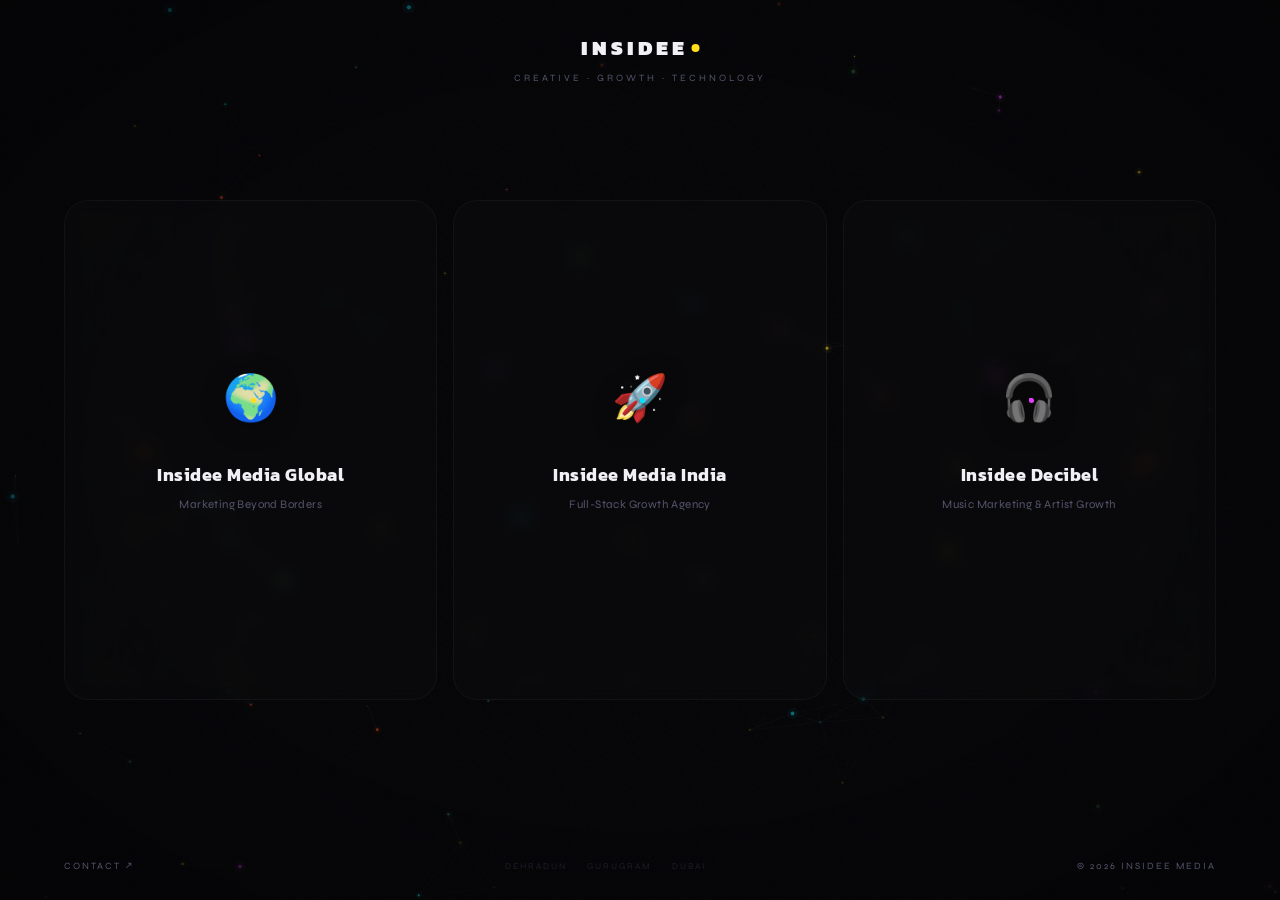
==== index.html @ b0a4fee3 "refactor: remove Insidee Academy hub item from index page" ====
<!DOCTYPE html>
<html lang="en">

<head>
    <meta charset="UTF-8">
    <meta name="viewport" content="width=device-width, initial-scale=1.0">
    <title>Insidee — Where Brands Come Alive</title>
    <link
        href="https://fonts.googleapis.com/css2?family=Kanit:wght@300;400;500;600;700;800;900&family=Syne:wght@400;500;600;700;800&display=swap"
        rel="stylesheet">
    <style>
        *,
        *::before,
        *::after {
            margin: 0;
            padding: 0;
            box-sizing: border-box
        }

        :root {
            --bg: #040406;
            --text: #f0f0f5;
            --dim: #55556e;
            --accent: #FFDE1A;
            --c1: #FFDE1A;
            --c2: #00E5FF;
            --c3: #E040FB;
            --c4: #FF5722;
            --c5: #4CAF50;
            --font-d: 'Kanit', sans-serif;
            --font-b: 'Syne', sans-serif;
        }

        html,
        body {
            height: 100%;
            overflow: hidden;
            font-family: var(--font-b);
            background: var(--bg);
            color: var(--text);
            -webkit-font-smoothing: antialiased;
        }

        canvas#bg {
            position: fixed;
            inset: 0;
            z-index: 0
        }

        .grain {
            position: fixed;
            inset: 0;
            z-index: 1;
            pointer-events: none;
            opacity: .035;
            background: url("data:image/svg+xml,%3Csvg viewBox='0 0 256 256' xmlns='http://www.w3.org/2000/svg'%3E%3Cfilter id='n'%3E%3CfeTurbulence type='fractalNoise' baseFrequency='0.85' numOctaves='4' stitchTiles='stitch'/%3E%3C/filter%3E%3Crect width='100%25' height='100%25' filter='url(%23n)'/%3E%3C/svg%3E");
            background-size: 128px;
        }

        .vignette {
            position: fixed;
            inset: 0;
            z-index: 1;
            pointer-events: none;
            background: radial-gradient(ellipse 70% 70% at 50% 50%, transparent 40%, rgba(4, 4, 6, .7));
        }

        .page {
            position: relative;
            z-index: 2;
            height: 100vh;
            width: 100vw;
            display: flex;
            flex-direction: column;
            align-items: center;
            justify-content: center;
        }

        /* LOGO */
        .logo {
            position: absolute;
            top: 32px;
            left: 50%;
            transform: translateX(-50%);
            font-family: var(--font-d);
            font-weight: 900;
            font-size: 1.3rem;
            letter-spacing: 4px;
            text-transform: uppercase;
            opacity: 0;
            animation: glitchIn 1s .1s ease-out forwards;
            display: flex;
            align-items: center;
            gap: 2px;
        }

        .logo .dot {
            display: inline-block;
            width: 8px;
            height: 8px;
            background: var(--accent);
            border-radius: 50%;
            animation: logoPulse 2s infinite;
            margin-left: 2px;
        }

        @keyframes logoPulse {

            0%,
            100% {
                transform: scale(1);
                opacity: 1
            }

            50% {
                transform: scale(1.6);
                opacity: .5
            }
        }

        .tagline {
            position: absolute;
            top: 72px;
            left: 50%;
            transform: translateX(-50%);
            font-size: .6rem;
            letter-spacing: 3px;
            text-transform: uppercase;
            color: var(--dim);
            opacity: 0;
            animation: fadeIn .8s .6s ease-out forwards;
        }

        /* HUB */
        .hub {
            display: flex;
            gap: 16px;
            width: 90vw;
            max-width: 1360px;
            height: 56vh;
            max-height: 500px
        }

        .hub-item {
            flex: 1;
            position: relative;
            overflow: hidden;
            border-radius: 24px;
            cursor: pointer;
            background: rgba(255, 255, 255, .015);
            border: 1px solid rgba(255, 255, 255, .04);
            transition: all .55s cubic-bezier(.25, .8, .25, 1);
            opacity: 0;
            animation: cardPop .7s ease-out forwards;
            backdrop-filter: blur(8px);
        }

        .hub-item:nth-child(1) {
            animation-delay: .25s
        }

        .hub-item:nth-child(2) {
            animation-delay: .4s
        }

        .hub-item:nth-child(3) {
            animation-delay: .55s
        }

        .hub-item:nth-child(4) {
            animation-delay: .7s
        }

        .hub-item:nth-child(5) {
            animation-delay: .85s
        }

        @keyframes cardPop {
            0% {
                opacity: 0;
                transform: translateY(60px) scale(.92)
            }

            100% {
                opacity: 1;
                transform: translateY(0) scale(1)
            }
        }

        .hub-item::after {
            content: '';
            position: absolute;
            inset: -1px;
            border-radius: 25px;
            opacity: 0;
            transition: opacity .5s;
            z-index: 0;
            pointer-events: none;
        }

        .hub-item:nth-child(1)::after {
            box-shadow: inset 0 0 0 1.5px var(--c1), 0 0 50px rgba(255, 222, 26, .12)
        }

        .hub-item:nth-child(2)::after {
            box-shadow: inset 0 0 0 1.5px var(--c2), 0 0 50px rgba(0, 229, 255, .12)
        }

        .hub-item:nth-child(3)::after {
            box-shadow: inset 0 0 0 1.5px var(--c3), 0 0 50px rgba(224, 64, 251, .12)
        }

        .hub-item:nth-child(4)::after {
            box-shadow: inset 0 0 0 1.5px var(--c4), 0 0 50px rgba(255, 87, 34, .12)
        }

        .hub-item:nth-child(5)::after {
            box-shadow: inset 0 0 0 1.5px var(--c5), 0 0 50px rgba(76, 175, 80, .12)
        }

        .hub-item:hover::after {
            opacity: 1
        }

        .hub-item::before {
            content: '';
            position: absolute;
            inset: 0;
            z-index: 0;
            opacity: 0;
            transition: opacity .5s;
        }

        .hub-item:nth-child(1)::before {
            background: radial-gradient(ellipse at 50% 55%, rgba(255, 222, 26, .1), transparent 65%)
        }

        .hub-item:nth-child(2)::before {
            background: radial-gradient(ellipse at 50% 55%, rgba(0, 229, 255, .1), transparent 65%)
        }

        .hub-item:nth-child(3)::before {
            background: radial-gradient(ellipse at 50% 55%, rgba(224, 64, 251, .1), transparent 65%)
        }

        .hub-item:nth-child(4)::before {
            background: radial-gradient(ellipse at 50% 55%, rgba(255, 87, 34, .1), transparent 65%)
        }

        .hub-item:nth-child(5)::before {
            background: radial-gradient(ellipse at 50% 55%, rgba(76, 175, 80, .1), transparent 65%)
        }

        .hub-item:hover::before {
            opacity: 1
        }

        .hub:hover .hub-item {
            flex: .65
        }

        .hub:hover .hub-item:hover {
            flex: 2;
            border-radius: 28px
        }

        .hub-content {
            position: relative;
            z-index: 2;
            height: 100%;
            display: flex;
            flex-direction: column;
            align-items: center;
            justify-content: center;
            padding: 28px 16px;
            text-align: center;
        }

        /* ANIMATED ICON */
        .hub-icon {
            width: 80px;
            height: 80px;
            display: flex;
            align-items: center;
            justify-content: center;
            font-size: 2.8rem;
            margin-bottom: 24px;
            position: relative;
            transition: transform .5s cubic-bezier(.25, .8, .25, 1);
            filter: drop-shadow(0 4px 12px rgba(0, 0, 0, .4));
        }

        .hub-item:hover .hub-icon {
            transform: scale(1.25)
        }

        .hub-item:nth-child(1) .hub-icon {
            animation: floatA 4s ease-in-out infinite
        }

        .hub-item:nth-child(2) .hub-icon {
            animation: floatB 3.5s ease-in-out infinite
        }

        .hub-item:nth-child(3) .hub-icon {
            animation: floatC 4.5s ease-in-out infinite
        }

        .hub-item:nth-child(4) .hub-icon {
            animation: floatD 3.8s ease-in-out infinite
        }

        .hub-item:nth-child(5) .hub-icon {
            animation: floatE 4.2s ease-in-out infinite
        }

        @keyframes floatA {

            0%,
            100% {
                transform: translateY(0) rotate(0deg)
            }

            25% {
                transform: translateY(-12px) rotate(4deg)
            }

            75% {
                transform: translateY(8px) rotate(-3deg)
            }
        }

        @keyframes floatB {

            0%,
            100% {
                transform: translateY(0) rotate(0deg)
            }

            30% {
                transform: translateY(-14px) rotate(-5deg)
            }

            60% {
                transform: translateY(6px) rotate(3deg)
            }
        }

        @keyframes floatC {

            0%,
            100% {
                transform: translateY(0) scale(1)
            }

            50% {
                transform: translateY(-16px) scale(1.1)
            }
        }

        @keyframes floatD {

            0%,
            100% {
                transform: translateY(0) rotate(0deg)
            }

            40% {
                transform: translateY(-10px) rotate(6deg)
            }

            80% {
                transform: translateY(6px) rotate(-4deg)
            }
        }

        @keyframes floatE {

            0%,
            100% {
                transform: translateY(0) rotate(0) scale(1)
            }

            35% {
                transform: translateY(-13px) rotate(-4deg) scale(1.06)
            }

            70% {
                transform: translateY(8px) rotate(3deg) scale(.96)
            }
        }

        .icon-ring {
            position: absolute;
            inset: -10px;
            border-radius: 50%;
            opacity: 0;
            transition: opacity .5s;
            pointer-events: none;
        }

        .hub-item:hover .icon-ring {
            opacity: 1
        }

        .hub-item:nth-child(1) .icon-ring {
            box-shadow: 0 0 35px rgba(255, 222, 26, .3), 0 0 80px rgba(255, 222, 26, .08)
        }

        .hub-item:nth-child(2) .icon-ring {
            box-shadow: 0 0 35px rgba(0, 229, 255, .3), 0 0 80px rgba(0, 229, 255, .08)
        }

        .hub-item:nth-child(3) .icon-ring {
            box-shadow: 0 0 35px rgba(224, 64, 251, .3), 0 0 80px rgba(224, 64, 251, .08)
        }

        .hub-item:nth-child(4) .icon-ring {
            box-shadow: 0 0 35px rgba(255, 87, 34, .3), 0 0 80px rgba(255, 87, 34, .08)
        }

        .hub-item:nth-child(5) .icon-ring {
            box-shadow: 0 0 35px rgba(76, 175, 80, .3), 0 0 80px rgba(76, 175, 80, .08)
        }

        /* SPARKLE ORBITS */
        .sparkle-orbit {
            position: absolute;
            width: 100%;
            height: 100%;
            top: 0;
            left: 0;
            pointer-events: none;
        }

        .sparkle {
            position: absolute;
            border-radius: 50%;
            pointer-events: none;
        }

        .hub-item:nth-child(1) .sparkle {
            background: var(--c1)
        }

        .hub-item:nth-child(2) .sparkle {
            background: var(--c2)
        }

        .hub-item:nth-child(3) .sparkle {
            background: var(--c3)
        }

        .hub-item:nth-child(4) .sparkle {
            background: var(--c4)
        }

        .hub-item:nth-child(5) .sparkle {
            background: var(--c5)
        }

        .s1 {
            width: 5px;
            height: 5px;
            animation: orbit1 3s linear infinite;
            top: 50%;
            left: 50%
        }

        .s2 {
            width: 3px;
            height: 3px;
            animation: orbit2 4s linear infinite;
            top: 50%;
            left: 50%
        }

        .s3 {
            width: 4px;
            height: 4px;
            animation: orbit3 3.5s linear infinite;
            top: 50%;
            left: 50%
        }

        .s4 {
            width: 2px;
            height: 2px;
            animation: orbit4 2.8s linear infinite;
            top: 50%;
            left: 50%
        }

        @keyframes orbit1 {
            0% {
                transform: translate(-50%, -50%) rotate(0deg) translateX(38px) scale(1);
                opacity: .9
            }

            50% {
                opacity: .3;
                transform: translate(-50%, -50%) rotate(180deg) translateX(38px) scale(.5)
            }

            100% {
                transform: translate(-50%, -50%) rotate(360deg) translateX(38px) scale(1);
                opacity: .9
            }
        }

        @keyframes orbit2 {
            0% {
                transform: translate(-50%, -50%) rotate(90deg) translateX(44px) scale(.6);
                opacity: .7
            }

            50% {
                opacity: 1;
                transform: translate(-50%, -50%) rotate(270deg) translateX(44px) scale(1)
            }

            100% {
                transform: translate(-50%, -50%) rotate(450deg) translateX(44px) scale(.6);
                opacity: .7
            }
        }

        @keyframes orbit3 {
            0% {
                transform: translate(-50%, -50%) rotate(200deg) translateX(32px) scale(.8);
                opacity: .5
            }

            50% {
                opacity: 1;
                transform: translate(-50%, -50%) rotate(380deg) translateX(32px) scale(.4)
            }

            100% {
                transform: translate(-50%, -50%) rotate(560deg) translateX(32px) scale(.8);
                opacity: .5
            }
        }

        @keyframes orbit4 {
            0% {
                transform: translate(-50%, -50%) rotate(45deg) translateX(50px) scale(1);
                opacity: .6
            }

            50% {
                opacity: .9;
                transform: translate(-50%, -50%) rotate(225deg) translateX(50px) scale(.7)
            }

            100% {
                transform: translate(-50%, -50%) rotate(405deg) translateX(50px) scale(1);
                opacity: .6
            }
        }

        .hub-title {
            font-family: var(--font-d);
            font-weight: 700;
            font-size: 1.1rem;
            letter-spacing: .5px;
            white-space: nowrap;
            margin-bottom: 8px;
            transition: all .4s;
        }

        .hub-item:nth-child(1):hover .hub-title {
            color: var(--c1);
            text-shadow: 0 0 25px rgba(255, 222, 26, .35)
        }

        .hub-item:nth-child(2):hover .hub-title {
            color: var(--c2);
            text-shadow: 0 0 25px rgba(0, 229, 255, .35)
        }

        .hub-item:nth-child(3):hover .hub-title {
            color: var(--c3);
            text-shadow: 0 0 25px rgba(224, 64, 251, .35)
        }

        .hub-item:nth-child(4):hover .hub-title {
            color: var(--c4);
            text-shadow: 0 0 25px rgba(255, 87, 34, .35)
        }

        .hub-item:nth-child(5):hover .hub-title {
            color: var(--c5);
            text-shadow: 0 0 25px rgba(76, 175, 80, .35)
        }

        .hub-sub {
            font-family: var(--font-b);
            font-size: .72rem;
            font-weight: 400;
            color: var(--dim);
            letter-spacing: .4px;
            line-height: 1.5;
            transition: all .4s;
        }

        .hub-explore {
            margin-top: 16px;
            font-size: .6rem;
            font-weight: 700;
            letter-spacing: 2px;
            text-transform: uppercase;
            opacity: 0;
            transform: translateY(8px);
            transition: all .4s .1s;
            display: flex;
            align-items: center;
            gap: 6px;
        }

        .hub-item:hover .hub-explore {
            opacity: .6;
            transform: translateY(0)
        }

        .hub-item:nth-child(1) .hub-explore {
            color: var(--c1)
        }

        .hub-item:nth-child(2) .hub-explore {
            color: var(--c2)
        }

        .hub-item:nth-child(3) .hub-explore {
            color: var(--c3)
        }

        .hub-item:nth-child(4) .hub-explore {
            color: var(--c4)
        }

        .hub-item:nth-child(5) .hub-explore {
            color: var(--c5)
        }

        .explore-arrow {
            display: inline-block;
            transition: transform .3s
        }

        .hub-item:hover .explore-arrow {
            transform: translateX(4px)
        }

        /* BOTTOM */
        .bottom {
            position: absolute;
            bottom: 28px;
            width: 90vw;
            max-width: 1360px;
            display: flex;
            align-items: center;
            justify-content: space-between;
            opacity: 0;
            animation: fadeIn .8s 1.1s ease-out forwards;
        }

        .bottom-left,
        .bottom-right {
            font-size: .6rem;
            letter-spacing: 2px;
            text-transform: uppercase;
            color: var(--dim)
        }

        .bottom a {
            color: var(--dim);
            text-decoration: none;
            transition: color .3s
        }

        .bottom a:hover {
            color: var(--accent)
        }

        .bottom-center {
            font-size: .55rem;
            letter-spacing: 2px;
            text-transform: uppercase;
            color: var(--dim);
            display: flex;
            gap: 20px
        }

        .bottom-center span {
            opacity: .3
        }

        @keyframes fadeIn {
            from {
                opacity: 0
            }

            to {
                opacity: 1
            }
        }

        @keyframes glitchIn {
            0% {
                opacity: 0;
                transform: translateX(-50%) translateY(-10px);
                filter: blur(8px)
            }

            50% {
                opacity: .7;
                filter: blur(0)
            }

            60% {
                opacity: 1;
                transform: translateX(-50%) translateX(3px)
            }

            70% {
                transform: translateX(-50%) translateX(-2px)
            }

            80% {
                transform: translateX(-50%) translateX(1px)
            }

            100% {
                opacity: 1;
                transform: translateX(-50%) translateX(0);
                filter: blur(0)
            }
        }

        /* MOBILE */
        @media(max-width:900px) {

            html,
            body {
                height: auto;
                min-height: 100dvh;
                overflow-y: auto;
                overflow-x: hidden;
            }

            .page {
                height: auto;
                min-height: 100dvh;
                padding: 100px 0 20px 0;
            }

            .hub {
                flex-direction: column;
                gap: 10px;
                width: 92vw;
                height: auto;
                max-height: none;
                padding-top: 0;
                margin: auto 0;
            }

            .hub-item {
                flex: none !important;
                min-height: 80px;
                border-radius: 16px !important
            }

            .hub:hover .hub-item,
            .hub:hover .hub-item:hover {
                flex: none !important
            }

            .hub-content {
                flex-direction: row;
                justify-content: flex-start;
                gap: 16px;
                padding: 16px 20px;
                text-align: left
            }

            .hub-icon {
                width: 52px;
                height: 52px;
                min-width: 52px;
                font-size: 1.8rem;
                margin-bottom: 0
            }

            .sparkle-orbit {
                display: none
            }

            .icon-ring {
                display: none
            }

            .hub-explore {
                display: none
            }

            .logo {
                font-size: 1rem;
                top: 24px
            }

            .tagline {
                top: 56px;
                font-size: .5rem;
                white-space: nowrap;
                letter-spacing: 2px;
            }

            .bottom {
                position: relative;
                bottom: auto;
                margin-top: 32px;
                padding-bottom: env(safe-area-inset-bottom, 16px);
                flex-direction: column;
                gap: 6px;
                align-items: center;
                z-index: 10;
            }

            .bottom-center {
                display: none
            }
        }
    </style>
</head>

<body>

    <canvas id="bg"></canvas>
    <div class="grain"></div>
    <div class="vignette"></div>

    <div class="page">
        <div class="logo">INSIDEE<span class="dot"></span></div>
        <div class="tagline">Creative · Growth · Technology</div>

        <div class="hub">

            <div class="hub-item" onclick="window.location.href='global/index.html'">
                <div class="hub-content">
                    <div class="hub-icon">
                        🌍
                        <div class="icon-ring"></div>
                        <div class="sparkle-orbit">
                            <div class="sparkle s1"></div>
                            <div class="sparkle s2"></div>
                            <div class="sparkle s3"></div>
                            <div class="sparkle s4"></div>
                        </div>
                    </div>
                    <div>
                        <div class="hub-title">Insidee Media Global</div>
                        <div class="hub-sub">Marketing Beyond Borders</div>
                        <div class="hub-explore">Explore <span class="explore-arrow">→</span></div>
                    </div>
                </div>
            </div>

            <div class="hub-item" onclick="window.location.href='india/index.html'">
                <div class="hub-content">
                    <div class="hub-icon">
                        🚀
                        <div class="icon-ring"></div>
                        <div class="sparkle-orbit">
                            <div class="sparkle s1"></div>
                            <div class="sparkle s2"></div>
                            <div class="sparkle s3"></div>
                            <div class="sparkle s4"></div>
                        </div>
                    </div>
                    <div>
                        <div class="hub-title">Insidee Media India</div>
                        <div class="hub-sub">Full-Stack Growth Agency</div>
                        <div class="hub-explore">Explore <span class="explore-arrow">→</span></div>
                    </div>
                </div>
            </div>


            <div class="hub-item" onclick="window.location.href='decible/index.html'">
                <div class="hub-content">
                    <div class="hub-icon">
                        🎧
                        <div class="icon-ring"></div>
                        <div class="sparkle-orbit">
                            <div class="sparkle s1"></div>
                            <div class="sparkle s2"></div>
                            <div class="sparkle s3"></div>
                            <div class="sparkle s4"></div>
                        </div>
                    </div>
                    <div>
                        <div class="hub-title">Insidee Decibel</div>
                        <div class="hub-sub">Music Marketing & Artist Growth</div>
                        <div class="hub-explore">Explore <span class="explore-arrow">→</span></div>
                    </div>
                </div>
            </div>


        </div>

        <div class="bottom">
            <div class="bottom-left"><a href="https://wa.me/918077002038" target="_blank">Contact ↗</a></div>
            <div class="bottom-center">
                <span>Dehradun</span><span>Gurugram</span><span>Dubai</span>
            </div>
            <div class="bottom-right">© 2026 <a href="https://insideemedia.com" target="_blank">Insidee Media</a></div>
        </div>
    </div>

    <script>
        const c = document.getElementById('bg'), ctx = c.getContext('2d');
        let W, H;
        const COLS = ['255,222,26', '0,229,255', '224,64,251', '255,87,34', '76,175,80'];
        const P = []; const N = 90; const D = 140;
        let mouse = { x: -999, y: -999 };

        function resize() { W = c.width = innerWidth; H = c.height = innerHeight }
        addEventListener('resize', resize); resize();
        addEventListener('mousemove', e => { mouse.x = e.clientX; mouse.y = e.clientY });
        addEventListener('mouseleave', () => { mouse.x = -999; mouse.y = -999 });

        class Pt {
            constructor() {
                this.x = Math.random() * W; this.y = Math.random() * H;
                this.vx = (Math.random() - .5) * .4; this.vy = (Math.random() - .5) * .4;
                this.r = Math.random() * 1.8 + .4;
                this.col = COLS[~~(Math.random() * COLS.length)];
                this.baseAlpha = Math.random() * .4 + .2;
                this.pulse = Math.random() * Math.PI * 2;
            }
            update() {
                this.pulse += .02;
                const dx = this.x - mouse.x, dy = this.y - mouse.y;
                const md = Math.sqrt(dx * dx + dy * dy);
                if (md < 150) { const f = (1 - md / 150) * .8; this.vx += dx / md * f; this.vy += dy / md * f }
                this.vx *= .99; this.vy *= .99;
                this.x += this.vx; this.y += this.vy;
                if (this.x < 0) this.x = W; if (this.x > W) this.x = 0;
                if (this.y < 0) this.y = H; if (this.y > H) this.y = 0;
            }
            draw() {
                const a = this.baseAlpha + Math.sin(this.pulse) * .15;
                ctx.beginPath(); ctx.arc(this.x, this.y, this.r, 0, Math.PI * 2);
                ctx.fillStyle = `rgba(${this.col},${a})`; ctx.fill();
                ctx.beginPath(); ctx.arc(this.x, this.y, this.r * 3, 0, Math.PI * 2);
                ctx.fillStyle = `rgba(${this.col},${a * .08})`; ctx.fill();
            }
        }
        for (let i = 0; i < N; i++)P.push(new Pt());

        function loop() {
            ctx.clearRect(0, 0, W, H);
            for (let i = 0; i < N; i++) {
                P[i].update(); P[i].draw();
                for (let j = i + 1; j < N; j++) {
                    const dx = P[i].x - P[j].x, dy = P[i].y - P[j].y;
                    const d = Math.sqrt(dx * dx + dy * dy);
                    if (d < D) {
                        ctx.beginPath(); ctx.moveTo(P[i].x, P[i].y); ctx.lineTo(P[j].x, P[j].y);
                        ctx.strokeStyle = `rgba(255,255,255,${(1 - d / D) * .1})`;
                        ctx.lineWidth = .4; ctx.stroke();
                    }
                }
            }
            requestAnimationFrame(loop);
        }
        loop();
    </script>

</body>

</html>
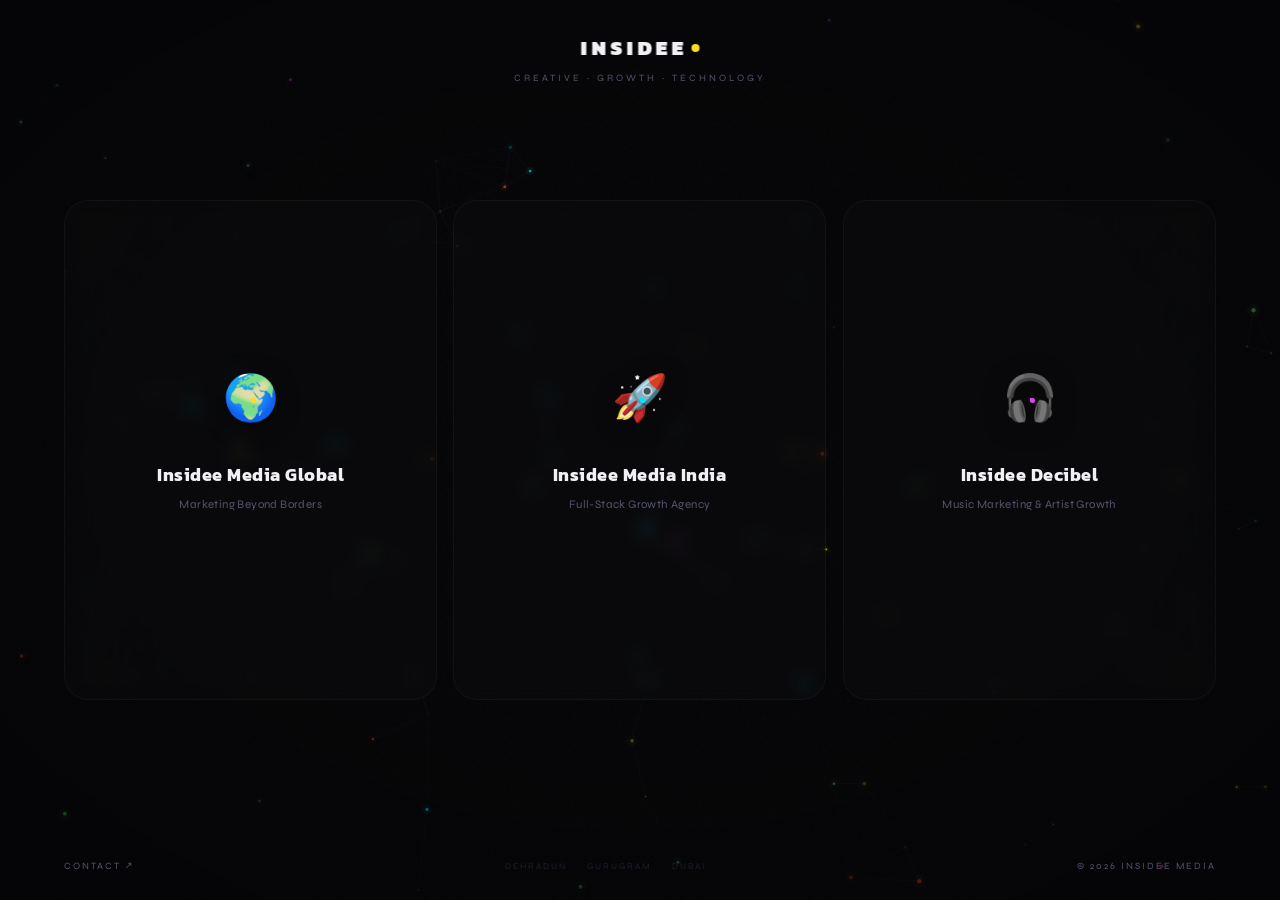
==== commit 97f4def9: "Update index.html" ====
--- a/index.html
+++ b/index.html
@@ -8,6 +8,7 @@
     <link
         href="https://fonts.googleapis.com/css2?family=Kanit:wght@300;400;500;600;700;800;900&family=Syne:wght@400;500;600;700;800&display=swap"
         rel="stylesheet">
+    <meta name="google-site-verification" content="xyJnlZKr64Z4Uz7-Ta2IZljgV1CtLHjSIp_9nwxBZCY" />
     <style>
         *,
         *::before,
@@ -981,4 +982,4 @@
 
 </body>
 
-</html>+</html>
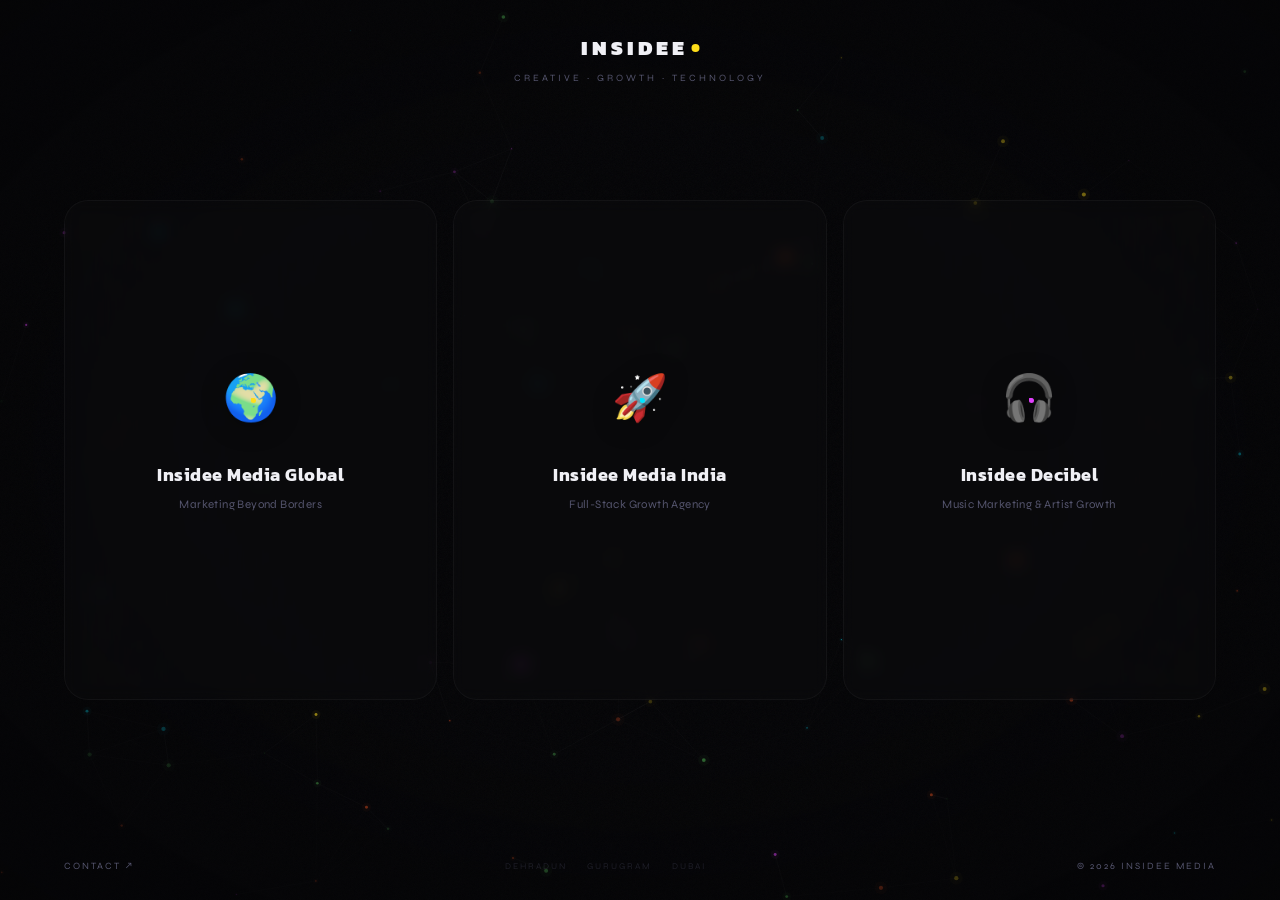
==== commit fef18f4a: "Update index.html" ====
--- a/index.html
+++ b/index.html
@@ -9,6 +9,15 @@
         href="https://fonts.googleapis.com/css2?family=Kanit:wght@300;400;500;600;700;800;900&family=Syne:wght@400;500;600;700;800&display=swap"
         rel="stylesheet">
     <meta name="google-site-verification" content="xyJnlZKr64Z4Uz7-Ta2IZljgV1CtLHjSIp_9nwxBZCY" />
+    <!-- Google tag (gtag.js) -->
+<script async src="https://www.googletagmanager.com/gtag/js?id=G-0MDV2JXC89"></script>
+<script>
+  window.dataLayer = window.dataLayer || [];
+  function gtag(){dataLayer.push(arguments);}
+  gtag('js', new Date());
+
+  gtag('config', 'G-0MDV2JXC89');
+</script>
     <style>
         *,
         *::before,
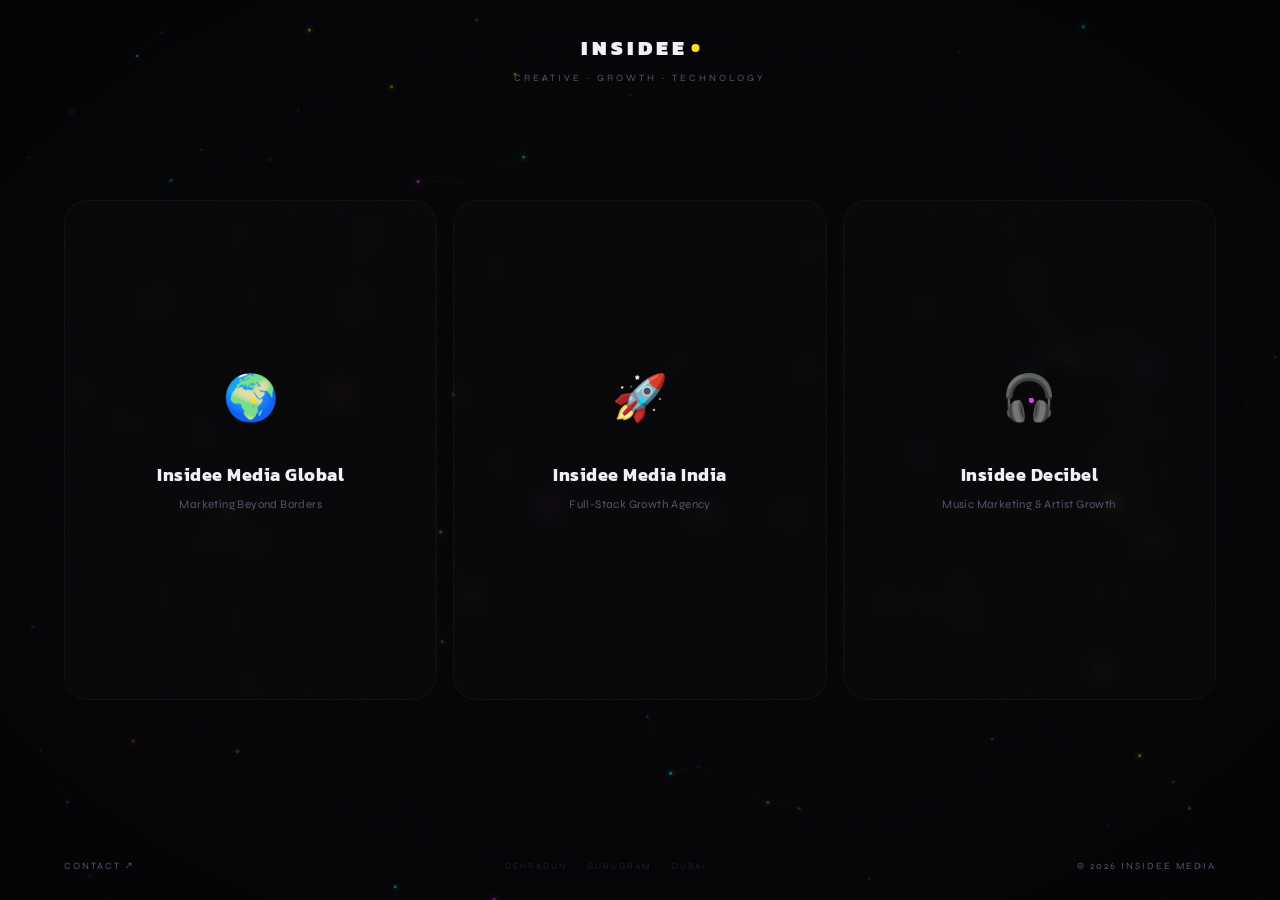
==== commit 84aa9dba: "Update index.html" ====
--- a/index.html
+++ b/index.html
@@ -18,6 +18,13 @@
 
   gtag('config', 'G-0MDV2JXC89');
 </script>
+    <!-- Google Tag Manager -->
+<script>(function(w,d,s,l,i){w[l]=w[l]||[];w[l].push({'gtm.start':
+new Date().getTime(),event:'gtm.js'});var f=d.getElementsByTagName(s)[0],
+j=d.createElement(s),dl=l!='dataLayer'?'&l='+l:'';j.async=true;j.src=
+'https://www.googletagmanager.com/gtm.js?id='+i+dl;f.parentNode.insertBefore(j,f);
+})(window,document,'script','dataLayer','GTM-KFJZWZLQ');</script>
+<!-- End Google Tag Manager -->
     <style>
         *,
         *::before,
@@ -845,7 +852,10 @@
 </head>
 
 <body>
-
+<!-- Google Tag Manager (noscript) -->
+<noscript><iframe src="https://www.googletagmanager.com/ns.html?id=GTM-KFJZWZLQ"
+height="0" width="0" style="display:none;visibility:hidden"></iframe></noscript>
+<!-- End Google Tag Manager (noscript) -->
     <canvas id="bg"></canvas>
     <div class="grain"></div>
     <div class="vignette"></div>
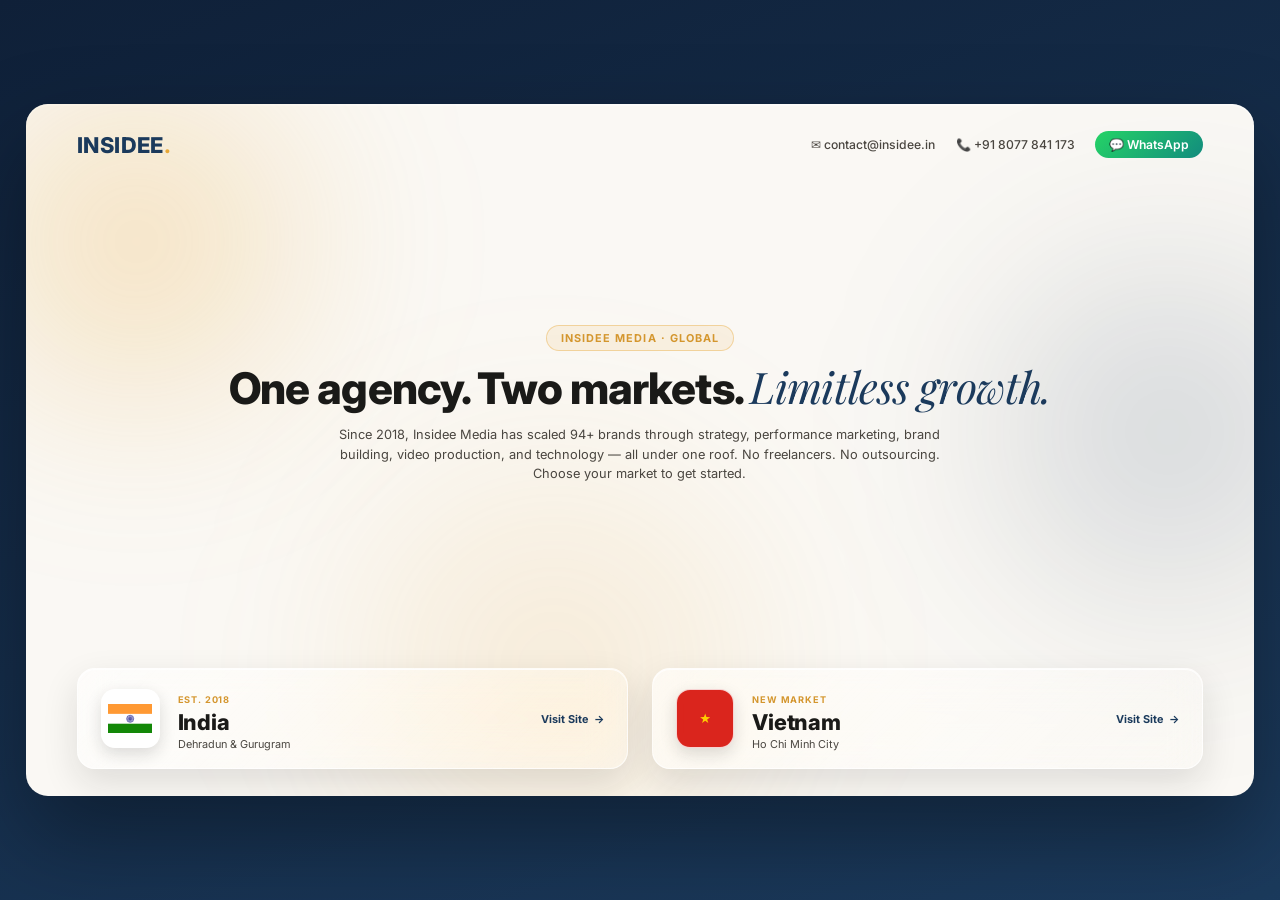
==== commit 859a49c4: "feat: redesign landing page and implement regional routing for India and Vietnam" ====
--- a/index.html
+++ b/index.html
@@ -4,1001 +4,692 @@
 <head>
     <meta charset="UTF-8">
     <meta name="viewport" content="width=device-width, initial-scale=1.0">
-    <title>Insidee — Where Brands Come Alive</title>
+    <title>Insidee Media — Creative & Growth Agency | India &amp; Vietnam</title>
+    <meta name="description"
+        content="Insidee Media — Premium Creative & Growth Agency. Choose your market: India or Vietnam.">
+    <link rel="preconnect" href="https://fonts.googleapis.com">
+    <link rel="preconnect" href="https://fonts.gstatic.com" crossorigin>
     <link
-        href="https://fonts.googleapis.com/css2?family=Kanit:wght@300;400;500;600;700;800;900&family=Syne:wght@400;500;600;700;800&display=swap"
+        href="https://fonts.googleapis.com/css2?family=Inter:wght@400;500;600;700;800&family=Playfair+Display:ital@1&display=swap"
         rel="stylesheet">
     <meta name="google-site-verification" content="xyJnlZKr64Z4Uz7-Ta2IZljgV1CtLHjSIp_9nwxBZCY" />
     <!-- Google tag (gtag.js) -->
-<script async src="https://www.googletagmanager.com/gtag/js?id=G-0MDV2JXC89"></script>
-<script>
-  window.dataLayer = window.dataLayer || [];
-  function gtag(){dataLayer.push(arguments);}
-  gtag('js', new Date());
-
-  gtag('config', 'G-0MDV2JXC89');
-</script>
+    <script async src="https://www.googletagmanager.com/gtag/js?id=G-0MDV2JXC89"></script>
+    <script>
+        window.dataLayer = window.dataLayer || [];
+        function gtag() { dataLayer.push(arguments); }
+        gtag('js', new Date());
+
+        gtag('config', 'G-0MDV2JXC89');
+    </script>
     <!-- Google Tag Manager -->
-<script>(function(w,d,s,l,i){w[l]=w[l]||[];w[l].push({'gtm.start':
-new Date().getTime(),event:'gtm.js'});var f=d.getElementsByTagName(s)[0],
-j=d.createElement(s),dl=l!='dataLayer'?'&l='+l:'';j.async=true;j.src=
-'https://www.googletagmanager.com/gtm.js?id='+i+dl;f.parentNode.insertBefore(j,f);
-})(window,document,'script','dataLayer','GTM-KFJZWZLQ');</script>
-<!-- End Google Tag Manager -->
+    <script>(function (w, d, s, l, i) {
+            w[l] = w[l] || []; w[l].push({
+                'gtm.start':
+                    new Date().getTime(), event: 'gtm.js'
+            }); var f = d.getElementsByTagName(s)[0],
+                j = d.createElement(s), dl = l != 'dataLayer' ? '&l=' + l : ''; j.async = true; j.src =
+                    'https://www.googletagmanager.com/gtm.js?id=' + i + dl; f.parentNode.insertBefore(j, f);
+        })(window, document, 'script', 'dataLayer', 'GTM-KFJZWZLQ');</script>
+    <!-- End Google Tag Manager -->
     <style>
-        *,
-        *::before,
-        *::after {
+        :root {
+            --bg: #FAF8F4;
+            --bg-alt: #F5F1EA;
+            --card: #FFFFFF;
+            --card-alt: #FDF9F0;
+            --border: #E8E2D6;
+            --yellow: #E8A838;
+            --yellow-light: #F5C963;
+            --yellow-hover: #D4962E;
+            --blue: #1B3A5C;
+            --blue-light: #2A5580;
+            --green: #27AE60;
+            --whatsapp: #25D366;
+            --whatsapp-dark: #128C7E;
+            --text: #1A1A18;
+            --text-dim: #4A4640;
+            --text-dimmer: #7A756C;
+        }
+
+        * {
             margin: 0;
             padding: 0;
-            box-sizing: border-box
-        }
-
-        :root {
-            --bg: #040406;
-            --text: #f0f0f5;
-            --dim: #55556e;
-            --accent: #FFDE1A;
-            --c1: #FFDE1A;
-            --c2: #00E5FF;
-            --c3: #E040FB;
-            --c4: #FF5722;
-            --c5: #4CAF50;
-            --font-d: 'Kanit', sans-serif;
-            --font-b: 'Syne', sans-serif;
+            box-sizing: border-box;
         }
 
         html,
         body {
             height: 100%;
-            overflow: hidden;
-            font-family: var(--font-b);
-            background: var(--bg);
+        }
+
+        body {
+            font-family: 'Inter', -apple-system, BlinkMacSystemFont, sans-serif;
             color: var(--text);
             -webkit-font-smoothing: antialiased;
-        }
-
-        canvas#bg {
-            position: fixed;
-            inset: 0;
-            z-index: 0
-        }
-
-        .grain {
-            position: fixed;
-            inset: 0;
+            background: linear-gradient(160deg, #0F2038 0%, #1B3A5C 45%, #2A5580 100%);
+            background-size: 220% 220%;
+            animation: bgFlow 16s ease-in-out infinite;
+            display: flex;
+            align-items: center;
+            justify-content: center;
+            padding: 2.2vh 2vw;
+            overflow: hidden;
+        }
+
+        @keyframes bgFlow {
+            0% {
+                background-position: 0% 30%;
+            }
+
+            50% {
+                background-position: 100% 70%;
+            }
+
+            100% {
+                background-position: 0% 30%;
+            }
+        }
+
+        em {
+            font-family: 'Playfair Display', Georgia, serif;
+            font-style: italic;
+            color: var(--blue);
+            font-weight: 400;
+        }
+
+        /* ===== 16:9 Stage ===== */
+        .stage {
+            position: relative;
+            width: min(100vw - 4vw, 177.78vh - 4vh, 1680px);
+            aspect-ratio: 16/9;
+            background: var(--bg);
+            border-radius: 22px;
+            overflow: hidden;
+            box-shadow: 0 40px 90px rgba(0, 0, 0, .35), 0 2px 0 rgba(255, 255, 255, .5) inset;
+            animation: stageIn .9s cubic-bezier(.2, .8, .2, 1) both;
+        }
+
+        @keyframes stageIn {
+            from {
+                opacity: 0;
+                transform: scale(.96) translateY(14px);
+            }
+
+            to {
+                opacity: 1;
+                transform: scale(1) translateY(0);
+            }
+        }
+
+        .blob {
+            position: absolute;
+            border-radius: 50%;
+            filter: blur(80px);
+            pointer-events: none;
+            z-index: 0;
+            animation: blobDrift 15s ease-in-out infinite;
+        }
+
+        .blob.b1 {
+            width: 38%;
+            aspect-ratio: 1;
+            top: -14%;
+            left: -10%;
+            background: radial-gradient(circle, rgba(232, 168, 56, .35), transparent 70%);
+            animation-duration: 15s;
+        }
+
+        .blob.b2 {
+            width: 42%;
+            aspect-ratio: 1;
+            top: 10%;
+            right: -14%;
+            background: radial-gradient(circle, rgba(27, 58, 92, .20), transparent 70%);
+            animation-duration: 19s;
+            animation-delay: -4s;
+            animation-direction: alternate-reverse;
+        }
+
+        .blob.b3 {
+            width: 46%;
+            aspect-ratio: 1;
+            bottom: -22%;
+            left: 20%;
+            background: radial-gradient(circle, rgba(232, 168, 56, .18), transparent 70%);
+            animation-duration: 23s;
+            animation-delay: -9s;
+        }
+
+        @keyframes blobDrift {
+            0% {
+                transform: translate(0, 0) scale(1);
+            }
+
+            33% {
+                transform: translate(4%, 5%) scale(1.14);
+            }
+
+            66% {
+                transform: translate(-3%, 3%) scale(0.94);
+            }
+
+            100% {
+                transform: translate(0, 0) scale(1);
+            }
+        }
+
+        .stage-inner {
+            position: relative;
             z-index: 1;
+            height: 100%;
+            width: 100%;
+            display: flex;
+            flex-direction: column;
+            padding: clamp(16px, 3vh, 40px) clamp(20px, 4vw, 64px);
+        }
+
+        @keyframes riseFade {
+            from {
+                opacity: 0;
+                transform: translateY(20px) scale(.97);
+            }
+
+            to {
+                opacity: 1;
+                transform: translateY(0) scale(1);
+            }
+        }
+
+        /* ===== Top row ===== */
+        .top-row {
+            display: flex;
+            align-items: center;
+            justify-content: space-between;
+            flex: 0 0 auto;
+            animation: riseFade .8s cubic-bezier(.2, .8, .2, 1) both;
+            animation-delay: .15s;
+        }
+
+        .logo {
+            font-weight: 800;
+            font-size: clamp(16px, 1.7vw, 22px);
+            letter-spacing: .02em;
+            color: var(--blue);
+        }
+
+        .logo .dot {
+            color: var(--yellow);
+        }
+
+        .contact-inline {
+            display: flex;
+            align-items: center;
+            gap: clamp(10px, 1.6vw, 22px);
+            font-size: clamp(10.5px, .95vw, 13.5px);
+            color: var(--text-dim);
+            font-weight: 500;
+        }
+
+        .contact-inline a {
+            display: inline-flex;
+            align-items: center;
+            gap: 6px;
+            color: var(--text-dim);
+            text-decoration: none;
+            transition: color .2s ease;
+        }
+
+        .contact-inline a:hover {
+            color: var(--yellow-hover);
+        }
+
+        .contact-inline .wa-chip {
+            display: inline-flex;
+            align-items: center;
+            gap: 6px;
+            background: linear-gradient(135deg, var(--whatsapp), var(--whatsapp-dark));
+            color: #fff;
+            padding: 6px 14px;
+            border-radius: 100px;
+            font-weight: 600;
+        }
+
+        .contact-inline .wa-chip:hover {
+            color: #fff;
+            filter: brightness(1.06);
+        }
+
+        /* ===== Hero copy ===== */
+        .hero-copy {
+            flex: 1 1 auto;
+            display: flex;
+            flex-direction: column;
+            align-items: center;
+            justify-content: center;
+            text-align: center;
+            min-height: 0;
+        }
+
+        .eyebrow {
+            display: inline-flex;
+            align-items: center;
+            gap: 8px;
+            font-size: clamp(9.5px, .85vw, 12.5px);
+            font-weight: 700;
+            letter-spacing: .1em;
+            text-transform: uppercase;
+            color: var(--yellow-hover);
+            border: 1px solid rgba(232, 168, 56, .4);
+            background: rgba(232, 168, 56, .1);
+            padding: 5px 14px;
+            border-radius: 100px;
+            margin-bottom: clamp(8px, 1.4vh, 16px);
+            animation: riseFade .8s cubic-bezier(.2, .8, .2, 1) both;
+            animation-delay: .32s;
+        }
+
+        h1 {
+            font-weight: 800;
+            letter-spacing: -0.02em;
+            line-height: 1.08;
+            color: var(--text);
+            font-size: clamp(20px, 3.4vw, 44px);
+            max-width: 78%;
+            animation: riseFade .9s cubic-bezier(.2, .8, .2, 1) both;
+            animation-delay: .46s;
+        }
+
+        .intro {
+            margin-top: clamp(6px, 1.4vh, 16px);
+            max-width: 640px;
+            color: var(--text-dim);
+            font-size: clamp(11px, 1vw, 15.5px);
+            line-height: 1.55;
+            animation: riseFade .9s cubic-bezier(.2, .8, .2, 1) both;
+            animation-delay: .62s;
+        }
+
+        /* ===== Country row ===== */
+        .country-row {
+            flex: 0 0 auto;
+            display: flex;
+            gap: clamp(12px, 1.8vw, 26px);
+            margin-top: clamp(10px, 2vh, 22px);
+            animation: riseFade .9s cubic-bezier(.2, .8, .2, 1) both;
+            animation-delay: .8s;
+        }
+
+        .country-card {
+            position: relative;
+            flex: 1;
+            overflow: hidden;
+            display: flex;
+            align-items: center;
+            gap: clamp(10px, 1.4vw, 20px);
+            padding: clamp(12px, 1.9vh, 26px) clamp(14px, 1.8vw, 28px);
+            border-radius: 18px;
+            text-decoration: none;
+            color: var(--text);
+            background: linear-gradient(135deg, rgba(255, 255, 255, .62), rgba(255, 255, 255, .22));
+            backdrop-filter: blur(18px) saturate(160%);
+            -webkit-backdrop-filter: blur(18px) saturate(160%);
+            border: 1px solid rgba(255, 255, 255, .7);
+            box-shadow: 0 14px 36px rgba(26, 26, 24, .12), inset 0 1px 0 rgba(255, 255, 255, .8);
+            transition: box-shadow .3s ease;
+            animation: cardFloat 5.5s ease-in-out infinite;
+        }
+
+        .country-card.vn {
+            animation-delay: -2.7s;
+        }
+
+        @keyframes cardFloat {
+
+            0%,
+            100% {
+                transform: translateY(0);
+            }
+
+            50% {
+                transform: translateY(-7px);
+            }
+        }
+
+        .country-card::before {
+            content: '';
+            position: absolute;
+            top: 0;
+            left: -60%;
+            width: 40%;
+            height: 100%;
+            background: linear-gradient(115deg, transparent, rgba(255, 255, 255, .65), transparent);
+            transform: skewX(-18deg);
             pointer-events: none;
-            opacity: .035;
-            background: url("data:image/svg+xml,%3Csvg viewBox='0 0 256 256' xmlns='http://www.w3.org/2000/svg'%3E%3Cfilter id='n'%3E%3CfeTurbulence type='fractalNoise' baseFrequency='0.85' numOctaves='4' stitchTiles='stitch'/%3E%3C/filter%3E%3Crect width='100%25' height='100%25' filter='url(%23n)'/%3E%3C/svg%3E");
-            background-size: 128px;
-        }
-
-        .vignette {
-            position: fixed;
-            inset: 0;
-            z-index: 1;
-            pointer-events: none;
-            background: radial-gradient(ellipse 70% 70% at 50% 50%, transparent 40%, rgba(4, 4, 6, .7));
-        }
-
-        .page {
-            position: relative;
-            z-index: 2;
-            height: 100vh;
-            width: 100vw;
-            display: flex;
-            flex-direction: column;
+            animation: shineSweep 4.5s ease-in-out infinite;
+        }
+
+        .country-card.vn::before {
+            animation-delay: 1.4s;
+        }
+
+        @keyframes shineSweep {
+
+            0%,
+            15% {
+                left: -60%;
+            }
+
+            55%,
+            100% {
+                left: 130%;
+            }
+        }
+
+        .country-card:hover {
+            box-shadow: 0 26px 56px rgba(26, 26, 24, .2), inset 0 1px 0 rgba(255, 255, 255, .85);
+            animation-play-state: running;
+        }
+
+        .flag-badge {
+            flex: none;
+            width: clamp(38px, 4.6vw, 68px);
+            height: clamp(38px, 4.6vw, 68px);
+            border-radius: 14px;
+            display: flex;
             align-items: center;
             justify-content: center;
-        }
-
-        /* LOGO */
-        .logo {
-            position: absolute;
-            top: 32px;
-            left: 50%;
-            transform: translateX(-50%);
-            font-family: var(--font-d);
-            font-weight: 900;
-            font-size: 1.3rem;
-            letter-spacing: 4px;
-            text-transform: uppercase;
-            opacity: 0;
-            animation: glitchIn 1s .1s ease-out forwards;
-            display: flex;
-            align-items: center;
-            gap: 2px;
-        }
-
-        .logo .dot {
-            display: inline-block;
-            width: 8px;
-            height: 8px;
-            background: var(--accent);
-            border-radius: 50%;
-            animation: logoPulse 2s infinite;
-            margin-left: 2px;
-        }
-
-        @keyframes logoPulse {
+            overflow: hidden;
+            background: #fff;
+            box-shadow: 0 6px 16px rgba(26, 26, 24, .15);
+            border: 1px solid rgba(255, 255, 255, .8);
+            animation: badgePulse 3.2s ease-in-out infinite;
+        }
+
+        .country-card.vn .flag-badge {
+            animation-delay: -1.6s;
+        }
+
+        @keyframes badgePulse {
 
             0%,
             100% {
                 transform: scale(1);
-                opacity: 1
             }
 
             50% {
-                transform: scale(1.6);
-                opacity: .5
-            }
-        }
-
-        .tagline {
-            position: absolute;
-            top: 72px;
-            left: 50%;
-            transform: translateX(-50%);
-            font-size: .6rem;
-            letter-spacing: 3px;
+                transform: scale(1.07);
+            }
+        }
+
+        .flag-badge svg {
+            width: 78%;
+            height: auto;
+        }
+
+        .country-text {
+            flex: 1;
+            min-width: 0;
+            text-align: left;
+        }
+
+        .country-text .kicker {
+            font-size: clamp(8.5px, .72vw, 11px);
+            font-weight: 700;
+            letter-spacing: .09em;
             text-transform: uppercase;
-            color: var(--dim);
-            opacity: 0;
-            animation: fadeIn .8s .6s ease-out forwards;
-        }
-
-        /* HUB */
-        .hub {
-            display: flex;
-            gap: 16px;
-            width: 90vw;
-            max-width: 1360px;
-            height: 56vh;
-            max-height: 500px
-        }
-
-        .hub-item {
-            flex: 1;
-            position: relative;
-            overflow: hidden;
-            border-radius: 24px;
-            cursor: pointer;
-            background: rgba(255, 255, 255, .015);
-            border: 1px solid rgba(255, 255, 255, .04);
-            transition: all .55s cubic-bezier(.25, .8, .25, 1);
-            opacity: 0;
-            animation: cardPop .7s ease-out forwards;
-            backdrop-filter: blur(8px);
-        }
-
-        .hub-item:nth-child(1) {
-            animation-delay: .25s
-        }
-
-        .hub-item:nth-child(2) {
-            animation-delay: .4s
-        }
-
-        .hub-item:nth-child(3) {
-            animation-delay: .55s
-        }
-
-        .hub-item:nth-child(4) {
-            animation-delay: .7s
-        }
-
-        .hub-item:nth-child(5) {
-            animation-delay: .85s
-        }
-
-        @keyframes cardPop {
-            0% {
-                opacity: 0;
-                transform: translateY(60px) scale(.92)
-            }
-
-            100% {
-                opacity: 1;
-                transform: translateY(0) scale(1)
-            }
-        }
-
-        .hub-item::after {
-            content: '';
-            position: absolute;
-            inset: -1px;
-            border-radius: 25px;
-            opacity: 0;
-            transition: opacity .5s;
-            z-index: 0;
-            pointer-events: none;
-        }
-
-        .hub-item:nth-child(1)::after {
-            box-shadow: inset 0 0 0 1.5px var(--c1), 0 0 50px rgba(255, 222, 26, .12)
-        }
-
-        .hub-item:nth-child(2)::after {
-            box-shadow: inset 0 0 0 1.5px var(--c2), 0 0 50px rgba(0, 229, 255, .12)
-        }
-
-        .hub-item:nth-child(3)::after {
-            box-shadow: inset 0 0 0 1.5px var(--c3), 0 0 50px rgba(224, 64, 251, .12)
-        }
-
-        .hub-item:nth-child(4)::after {
-            box-shadow: inset 0 0 0 1.5px var(--c4), 0 0 50px rgba(255, 87, 34, .12)
-        }
-
-        .hub-item:nth-child(5)::after {
-            box-shadow: inset 0 0 0 1.5px var(--c5), 0 0 50px rgba(76, 175, 80, .12)
-        }
-
-        .hub-item:hover::after {
-            opacity: 1
-        }
-
-        .hub-item::before {
-            content: '';
-            position: absolute;
-            inset: 0;
-            z-index: 0;
-            opacity: 0;
-            transition: opacity .5s;
-        }
-
-        .hub-item:nth-child(1)::before {
-            background: radial-gradient(ellipse at 50% 55%, rgba(255, 222, 26, .1), transparent 65%)
-        }
-
-        .hub-item:nth-child(2)::before {
-            background: radial-gradient(ellipse at 50% 55%, rgba(0, 229, 255, .1), transparent 65%)
-        }
-
-        .hub-item:nth-child(3)::before {
-            background: radial-gradient(ellipse at 50% 55%, rgba(224, 64, 251, .1), transparent 65%)
-        }
-
-        .hub-item:nth-child(4)::before {
-            background: radial-gradient(ellipse at 50% 55%, rgba(255, 87, 34, .1), transparent 65%)
-        }
-
-        .hub-item:nth-child(5)::before {
-            background: radial-gradient(ellipse at 50% 55%, rgba(76, 175, 80, .1), transparent 65%)
-        }
-
-        .hub-item:hover::before {
-            opacity: 1
-        }
-
-        .hub:hover .hub-item {
-            flex: .65
-        }
-
-        .hub:hover .hub-item:hover {
-            flex: 2;
-            border-radius: 28px
-        }
-
-        .hub-content {
-            position: relative;
-            z-index: 2;
-            height: 100%;
-            display: flex;
-            flex-direction: column;
-            align-items: center;
-            justify-content: center;
-            padding: 28px 16px;
-            text-align: center;
-        }
-
-        /* ANIMATED ICON */
-        .hub-icon {
-            width: 80px;
-            height: 80px;
-            display: flex;
-            align-items: center;
-            justify-content: center;
-            font-size: 2.8rem;
-            margin-bottom: 24px;
-            position: relative;
-            transition: transform .5s cubic-bezier(.25, .8, .25, 1);
-            filter: drop-shadow(0 4px 12px rgba(0, 0, 0, .4));
-        }
-
-        .hub-item:hover .hub-icon {
-            transform: scale(1.25)
-        }
-
-        .hub-item:nth-child(1) .hub-icon {
-            animation: floatA 4s ease-in-out infinite
-        }
-
-        .hub-item:nth-child(2) .hub-icon {
-            animation: floatB 3.5s ease-in-out infinite
-        }
-
-        .hub-item:nth-child(3) .hub-icon {
-            animation: floatC 4.5s ease-in-out infinite
-        }
-
-        .hub-item:nth-child(4) .hub-icon {
-            animation: floatD 3.8s ease-in-out infinite
-        }
-
-        .hub-item:nth-child(5) .hub-icon {
-            animation: floatE 4.2s ease-in-out infinite
-        }
-
-        @keyframes floatA {
+            color: var(--yellow-hover);
+        }
+
+        .country-text h3 {
+            font-size: clamp(14px, 1.7vw, 24px);
+            font-weight: 800;
+            letter-spacing: -0.01em;
+            margin-top: 2px;
+        }
+
+        .country-text p {
+            font-size: clamp(9.5px, .85vw, 13px);
+            color: var(--text-dim);
+            margin-top: 2px;
+        }
+
+        .country-cta {
+            flex: none;
+            display: inline-flex;
+            align-items: center;
+            gap: 6px;
+            font-size: clamp(9.5px, .85vw, 13px);
+            font-weight: 700;
+            color: var(--blue);
+            transition: color .25s ease;
+        }
+
+        .country-card:hover .country-cta {
+            color: var(--yellow-hover);
+        }
+
+        .country-cta .arrow {
+            display: inline-block;
+            animation: arrowNudge 1.6s ease-in-out infinite;
+        }
+
+        .country-card.vn .country-cta .arrow {
+            animation-delay: -.8s;
+        }
+
+        @keyframes arrowNudge {
 
             0%,
             100% {
-                transform: translateY(0) rotate(0deg)
-            }
-
-            25% {
-                transform: translateY(-12px) rotate(4deg)
-            }
-
-            75% {
-                transform: translateY(8px) rotate(-3deg)
-            }
-        }
-
-        @keyframes floatB {
-
-            0%,
-            100% {
-                transform: translateY(0) rotate(0deg)
-            }
-
-            30% {
-                transform: translateY(-14px) rotate(-5deg)
-            }
-
-            60% {
-                transform: translateY(6px) rotate(3deg)
-            }
-        }
-
-        @keyframes floatC {
-
-            0%,
-            100% {
-                transform: translateY(0) scale(1)
+                transform: translateX(0);
             }
 
             50% {
-                transform: translateY(-16px) scale(1.1)
-            }
-        }
-
-        @keyframes floatD {
-
-            0%,
-            100% {
-                transform: translateY(0) rotate(0deg)
-            }
-
-            40% {
-                transform: translateY(-10px) rotate(6deg)
-            }
-
-            80% {
-                transform: translateY(6px) rotate(-4deg)
-            }
-        }
-
-        @keyframes floatE {
-
-            0%,
-            100% {
-                transform: translateY(0) rotate(0) scale(1)
-            }
-
-            35% {
-                transform: translateY(-13px) rotate(-4deg) scale(1.06)
-            }
-
-            70% {
-                transform: translateY(8px) rotate(3deg) scale(.96)
-            }
-        }
-
-        .icon-ring {
-            position: absolute;
-            inset: -10px;
-            border-radius: 50%;
-            opacity: 0;
-            transition: opacity .5s;
-            pointer-events: none;
-        }
-
-        .hub-item:hover .icon-ring {
-            opacity: 1
-        }
-
-        .hub-item:nth-child(1) .icon-ring {
-            box-shadow: 0 0 35px rgba(255, 222, 26, .3), 0 0 80px rgba(255, 222, 26, .08)
-        }
-
-        .hub-item:nth-child(2) .icon-ring {
-            box-shadow: 0 0 35px rgba(0, 229, 255, .3), 0 0 80px rgba(0, 229, 255, .08)
-        }
-
-        .hub-item:nth-child(3) .icon-ring {
-            box-shadow: 0 0 35px rgba(224, 64, 251, .3), 0 0 80px rgba(224, 64, 251, .08)
-        }
-
-        .hub-item:nth-child(4) .icon-ring {
-            box-shadow: 0 0 35px rgba(255, 87, 34, .3), 0 0 80px rgba(255, 87, 34, .08)
-        }
-
-        .hub-item:nth-child(5) .icon-ring {
-            box-shadow: 0 0 35px rgba(76, 175, 80, .3), 0 0 80px rgba(76, 175, 80, .08)
-        }
-
-        /* SPARKLE ORBITS */
-        .sparkle-orbit {
-            position: absolute;
-            width: 100%;
-            height: 100%;
-            top: 0;
-            left: 0;
-            pointer-events: none;
-        }
-
-        .sparkle {
-            position: absolute;
-            border-radius: 50%;
-            pointer-events: none;
-        }
-
-        .hub-item:nth-child(1) .sparkle {
-            background: var(--c1)
-        }
-
-        .hub-item:nth-child(2) .sparkle {
-            background: var(--c2)
-        }
-
-        .hub-item:nth-child(3) .sparkle {
-            background: var(--c3)
-        }
-
-        .hub-item:nth-child(4) .sparkle {
-            background: var(--c4)
-        }
-
-        .hub-item:nth-child(5) .sparkle {
-            background: var(--c5)
-        }
-
-        .s1 {
-            width: 5px;
-            height: 5px;
-            animation: orbit1 3s linear infinite;
-            top: 50%;
-            left: 50%
-        }
-
-        .s2 {
-            width: 3px;
-            height: 3px;
-            animation: orbit2 4s linear infinite;
-            top: 50%;
-            left: 50%
-        }
-
-        .s3 {
-            width: 4px;
-            height: 4px;
-            animation: orbit3 3.5s linear infinite;
-            top: 50%;
-            left: 50%
-        }
-
-        .s4 {
-            width: 2px;
-            height: 2px;
-            animation: orbit4 2.8s linear infinite;
-            top: 50%;
-            left: 50%
-        }
-
-        @keyframes orbit1 {
-            0% {
-                transform: translate(-50%, -50%) rotate(0deg) translateX(38px) scale(1);
-                opacity: .9
-            }
-
-            50% {
-                opacity: .3;
-                transform: translate(-50%, -50%) rotate(180deg) translateX(38px) scale(.5)
-            }
-
-            100% {
-                transform: translate(-50%, -50%) rotate(360deg) translateX(38px) scale(1);
-                opacity: .9
-            }
-        }
-
-        @keyframes orbit2 {
-            0% {
-                transform: translate(-50%, -50%) rotate(90deg) translateX(44px) scale(.6);
-                opacity: .7
-            }
-
-            50% {
-                opacity: 1;
-                transform: translate(-50%, -50%) rotate(270deg) translateX(44px) scale(1)
-            }
-
-            100% {
-                transform: translate(-50%, -50%) rotate(450deg) translateX(44px) scale(.6);
-                opacity: .7
-            }
-        }
-
-        @keyframes orbit3 {
-            0% {
-                transform: translate(-50%, -50%) rotate(200deg) translateX(32px) scale(.8);
-                opacity: .5
-            }
-
-            50% {
-                opacity: 1;
-                transform: translate(-50%, -50%) rotate(380deg) translateX(32px) scale(.4)
-            }
-
-            100% {
-                transform: translate(-50%, -50%) rotate(560deg) translateX(32px) scale(.8);
-                opacity: .5
-            }
-        }
-
-        @keyframes orbit4 {
-            0% {
-                transform: translate(-50%, -50%) rotate(45deg) translateX(50px) scale(1);
-                opacity: .6
-            }
-
-            50% {
-                opacity: .9;
-                transform: translate(-50%, -50%) rotate(225deg) translateX(50px) scale(.7)
-            }
-
-            100% {
-                transform: translate(-50%, -50%) rotate(405deg) translateX(50px) scale(1);
-                opacity: .6
-            }
-        }
-
-        .hub-title {
-            font-family: var(--font-d);
-            font-weight: 700;
-            font-size: 1.1rem;
-            letter-spacing: .5px;
-            white-space: nowrap;
-            margin-bottom: 8px;
-            transition: all .4s;
-        }
-
-        .hub-item:nth-child(1):hover .hub-title {
-            color: var(--c1);
-            text-shadow: 0 0 25px rgba(255, 222, 26, .35)
-        }
-
-        .hub-item:nth-child(2):hover .hub-title {
-            color: var(--c2);
-            text-shadow: 0 0 25px rgba(0, 229, 255, .35)
-        }
-
-        .hub-item:nth-child(3):hover .hub-title {
-            color: var(--c3);
-            text-shadow: 0 0 25px rgba(224, 64, 251, .35)
-        }
-
-        .hub-item:nth-child(4):hover .hub-title {
-            color: var(--c4);
-            text-shadow: 0 0 25px rgba(255, 87, 34, .35)
-        }
-
-        .hub-item:nth-child(5):hover .hub-title {
-            color: var(--c5);
-            text-shadow: 0 0 25px rgba(76, 175, 80, .35)
-        }
-
-        .hub-sub {
-            font-family: var(--font-b);
-            font-size: .72rem;
-            font-weight: 400;
-            color: var(--dim);
-            letter-spacing: .4px;
-            line-height: 1.5;
-            transition: all .4s;
-        }
-
-        .hub-explore {
-            margin-top: 16px;
-            font-size: .6rem;
-            font-weight: 700;
-            letter-spacing: 2px;
-            text-transform: uppercase;
-            opacity: 0;
-            transform: translateY(8px);
-            transition: all .4s .1s;
-            display: flex;
-            align-items: center;
-            gap: 6px;
-        }
-
-        .hub-item:hover .hub-explore {
-            opacity: .6;
-            transform: translateY(0)
-        }
-
-        .hub-item:nth-child(1) .hub-explore {
-            color: var(--c1)
-        }
-
-        .hub-item:nth-child(2) .hub-explore {
-            color: var(--c2)
-        }
-
-        .hub-item:nth-child(3) .hub-explore {
-            color: var(--c3)
-        }
-
-        .hub-item:nth-child(4) .hub-explore {
-            color: var(--c4)
-        }
-
-        .hub-item:nth-child(5) .hub-explore {
-            color: var(--c5)
-        }
-
-        .explore-arrow {
-            display: inline-block;
-            transition: transform .3s
-        }
-
-        .hub-item:hover .explore-arrow {
-            transform: translateX(4px)
-        }
-
-        /* BOTTOM */
-        .bottom {
-            position: absolute;
-            bottom: 28px;
-            width: 90vw;
-            max-width: 1360px;
-            display: flex;
-            align-items: center;
-            justify-content: space-between;
-            opacity: 0;
-            animation: fadeIn .8s 1.1s ease-out forwards;
-        }
-
-        .bottom-left,
-        .bottom-right {
-            font-size: .6rem;
-            letter-spacing: 2px;
-            text-transform: uppercase;
-            color: var(--dim)
-        }
-
-        .bottom a {
-            color: var(--dim);
-            text-decoration: none;
-            transition: color .3s
-        }
-
-        .bottom a:hover {
-            color: var(--accent)
-        }
-
-        .bottom-center {
-            font-size: .55rem;
-            letter-spacing: 2px;
-            text-transform: uppercase;
-            color: var(--dim);
-            display: flex;
-            gap: 20px
-        }
-
-        .bottom-center span {
-            opacity: .3
-        }
-
-        @keyframes fadeIn {
-            from {
-                opacity: 0
-            }
-
-            to {
-                opacity: 1
-            }
-        }
-
-        @keyframes glitchIn {
-            0% {
-                opacity: 0;
-                transform: translateX(-50%) translateY(-10px);
-                filter: blur(8px)
-            }
-
-            50% {
-                opacity: .7;
-                filter: blur(0)
-            }
-
-            60% {
-                opacity: 1;
-                transform: translateX(-50%) translateX(3px)
-            }
-
-            70% {
-                transform: translateX(-50%) translateX(-2px)
-            }
-
-            80% {
-                transform: translateX(-50%) translateX(1px)
-            }
-
-            100% {
-                opacity: 1;
-                transform: translateX(-50%) translateX(0);
-                filter: blur(0)
-            }
-        }
-
-        /* MOBILE */
-        @media(max-width:900px) {
-
-            html,
+                transform: translateX(5px);
+            }
+        }
+
+        .country-card:hover .country-cta .arrow {
+            animation-play-state: paused;
+            transform: translateX(7px);
+            transition: transform .25s ease;
+        }
+
+        .country-card.vn .flag-badge {
+            background: #DA251D;
+        }
+
+        @media (prefers-reduced-motion: reduce) {
+
+            body,
+            .stage,
+            .blob,
+            .top-row,
+            .eyebrow,
+            h1,
+            .intro,
+            .country-row,
+            .country-card,
+            .country-card::before,
+            .flag-badge,
+            .country-cta .arrow {
+                animation: none !important;
+                transition: none !important;
+                opacity: 1 !important;
+                transform: none !important;
+            }
+        }
+
+        /* ===== Responsive: drop fixed ratio on small / portrait screens ===== */
+        @media (max-width:820px),
+        (max-aspect-ratio: 4/5) {
             body {
+                overflow-y: auto;
+                padding: 24px 16px;
+                background: linear-gradient(180deg, #0F2038, #1B3A5C 60%, #2A5580);
+                align-items: flex-start;
+            }
+
+            .stage {
+                width: 100%;
+                aspect-ratio: auto;
+                border-radius: 18px;
+            }
+
+            .stage-inner {
+                padding: 26px 20px;
                 height: auto;
-                min-height: 100dvh;
-                overflow-y: auto;
-                overflow-x: hidden;
-            }
-
-            .page {
-                height: auto;
-                min-height: 100dvh;
-                padding: 100px 0 20px 0;
-            }
-
-            .hub {
+            }
+
+            .hero-copy {
+                padding: 18px 0;
+            }
+
+            h1 {
+                font-size: clamp(24px, 7vw, 32px);
+                max-width: 100%;
+            }
+
+            .intro {
+                font-size: 14px;
+                max-width: 100%;
+            }
+
+            .top-row {
                 flex-direction: column;
-                gap: 10px;
-                width: 92vw;
-                height: auto;
-                max-height: none;
-                padding-top: 0;
-                margin: auto 0;
-            }
-
-            .hub-item {
-                flex: none !important;
-                min-height: 80px;
-                border-radius: 16px !important
-            }
-
-            .hub:hover .hub-item,
-            .hub:hover .hub-item:hover {
-                flex: none !important
-            }
-
-            .hub-content {
-                flex-direction: row;
-                justify-content: flex-start;
-                gap: 16px;
-                padding: 16px 20px;
-                text-align: left
-            }
-
-            .hub-icon {
+                align-items: flex-start;
+                gap: 12px;
+            }
+
+            .contact-inline {
+                flex-wrap: wrap;
+                font-size: 12.5px;
+                gap: 12px;
+            }
+
+            .country-row {
+                flex-direction: column;
+                margin-top: 22px;
+            }
+
+            .country-card {
+                padding: 18px;
+            }
+
+            .flag-badge {
                 width: 52px;
                 height: 52px;
-                min-width: 52px;
-                font-size: 1.8rem;
-                margin-bottom: 0
-            }
-
-            .sparkle-orbit {
-                display: none
-            }
-
-            .icon-ring {
-                display: none
-            }
-
-            .hub-explore {
-                display: none
-            }
-
-            .logo {
-                font-size: 1rem;
-                top: 24px
-            }
-
-            .tagline {
-                top: 56px;
-                font-size: .5rem;
-                white-space: nowrap;
-                letter-spacing: 2px;
-            }
-
-            .bottom {
-                position: relative;
-                bottom: auto;
-                margin-top: 32px;
-                padding-bottom: env(safe-area-inset-bottom, 16px);
-                flex-direction: column;
-                gap: 6px;
-                align-items: center;
-                z-index: 10;
-            }
-
-            .bottom-center {
-                display: none
+            }
+
+            .country-text h3 {
+                font-size: 19px;
+            }
+
+            .country-text p {
+                font-size: 12.5px;
+            }
+
+            .country-cta {
+                font-size: 12.5px;
             }
         }
     </style>
 </head>
 
 <body>
-<!-- Google Tag Manager (noscript) -->
-<noscript><iframe src="https://www.googletagmanager.com/ns.html?id=GTM-KFJZWZLQ"
-height="0" width="0" style="display:none;visibility:hidden"></iframe></noscript>
-<!-- End Google Tag Manager (noscript) -->
-    <canvas id="bg"></canvas>
-    <div class="grain"></div>
-    <div class="vignette"></div>
-
-    <div class="page">
-        <div class="logo">INSIDEE<span class="dot"></span></div>
-        <div class="tagline">Creative · Growth · Technology</div>
-
-        <div class="hub">
-
-            <div class="hub-item" onclick="window.location.href='global/index.html'">
-                <div class="hub-content">
-                    <div class="hub-icon">
-                        🌍
-                        <div class="icon-ring"></div>
-                        <div class="sparkle-orbit">
-                            <div class="sparkle s1"></div>
-                            <div class="sparkle s2"></div>
-                            <div class="sparkle s3"></div>
-                            <div class="sparkle s4"></div>
-                        </div>
-                    </div>
-                    <div>
-                        <div class="hub-title">Insidee Media Global</div>
-                        <div class="hub-sub">Marketing Beyond Borders</div>
-                        <div class="hub-explore">Explore <span class="explore-arrow">→</span></div>
-                    </div>
+    <!-- Google Tag Manager (noscript) -->
+    <noscript><iframe src="https://www.googletagmanager.com/ns.html?id=GTM-KFJZWZLQ" height="0" width="0"
+            style="display:none;visibility:hidden"></iframe></noscript>
+    <!-- End Google Tag Manager (noscript) -->
+
+    <div class="stage">
+        <div class="blob b1" aria-hidden="true"></div>
+        <div class="blob b2" aria-hidden="true"></div>
+        <div class="blob b3" aria-hidden="true"></div>
+
+        <div class="stage-inner">
+
+            <div class="top-row">
+                <div class="logo">INSIDEE<span class="dot">.</span></div>
+                <div class="contact-inline">
+                    <a href="mailto:contact@insidee.in">✉ contact@insidee.in</a>
+                    <a href="tel:+918077841173">📞 +91 8077 841 173</a>
+                    <a class="wa-chip" href="https://wa.me/918077841173" target="_blank">💬 WhatsApp</a>
                 </div>
             </div>
 
-            <div class="hub-item" onclick="window.location.href='india/index.html'">
-                <div class="hub-content">
-                    <div class="hub-icon">
-                        🚀
-                        <div class="icon-ring"></div>
-                        <div class="sparkle-orbit">
-                            <div class="sparkle s1"></div>
-                            <div class="sparkle s2"></div>
-                            <div class="sparkle s3"></div>
-                            <div class="sparkle s4"></div>
-                        </div>
-                    </div>
-                    <div>
-                        <div class="hub-title">Insidee Media India</div>
-                        <div class="hub-sub">Full-Stack Growth Agency</div>
-                        <div class="hub-explore">Explore <span class="explore-arrow">→</span></div>
-                    </div>
-                </div>
+            <div class="hero-copy">
+                <div class="eyebrow">Insidee Media · Global</div>
+                <h1>One agency. Two markets. <em>Limitless growth.</em></h1>
+                <p class="intro">Since 2018, Insidee Media has scaled 94+ brands through strategy, performance
+                    marketing, brand building, video production, and technology — all under one roof. No freelancers. No
+                    outsourcing. Choose your market to get started.</p>
             </div>
 
-
-            <div class="hub-item" onclick="window.location.href='decible/index.html'">
-                <div class="hub-content">
-                    <div class="hub-icon">
-                        🎧
-                        <div class="icon-ring"></div>
-                        <div class="sparkle-orbit">
-                            <div class="sparkle s1"></div>
-                            <div class="sparkle s2"></div>
-                            <div class="sparkle s3"></div>
-                            <div class="sparkle s4"></div>
-                        </div>
-                    </div>
-                    <div>
-                        <div class="hub-title">Insidee Decibel</div>
-                        <div class="hub-sub">Music Marketing & Artist Growth</div>
-                        <div class="hub-explore">Explore <span class="explore-arrow">→</span></div>
-                    </div>
-                </div>
+            <div class="country-row">
+                <a class="country-card in" href="india/index.html">
+                    <span class="flag-badge" aria-hidden="true">
+                        <svg viewBox="0 0 30 20" xmlns="http://www.w3.org/2000/svg">
+                            <rect width="30" height="20" fill="#fff" />
+                            <rect width="30" height="6.667" fill="#FF9933" />
+                            <rect y="13.333" width="30" height="6.667" fill="#138808" />
+                            <circle cx="15" cy="10" r="2.4" fill="none" stroke="#000080" stroke-width="0.3" />
+                            <line x1="15.00" y1="9.65" x2="15.00" y2="7.60" stroke="#000080" stroke-width="0.22" />
+                            <line x1="15.09" y1="9.66" x2="15.62" y2="7.68" stroke="#000080" stroke-width="0.22" />
+                            <line x1="15.18" y1="9.70" x2="16.20" y2="7.92" stroke="#000080" stroke-width="0.22" />
+                            <line x1="15.25" y1="9.75" x2="16.70" y2="8.30" stroke="#000080" stroke-width="0.22" />
+                            <line x1="15.30" y1="9.82" x2="17.08" y2="8.80" stroke="#000080" stroke-width="0.22" />
+                            <line x1="15.34" y1="9.91" x2="17.32" y2="9.38" stroke="#000080" stroke-width="0.22" />
+                            <line x1="15.35" y1="10.00" x2="17.40" y2="10.00" stroke="#000080" stroke-width="0.22" />
+                            <line x1="15.34" y1="10.09" x2="17.32" y2="10.62" stroke="#000080" stroke-width="0.22" />
+                            <line x1="15.30" y1="10.18" x2="17.08" y2="11.20" stroke="#000080" stroke-width="0.22" />
+                            <line x1="15.25" y1="10.25" x2="16.70" y2="11.70" stroke="#000080" stroke-width="0.22" />
+                            <line x1="15.18" y1="10.30" x2="16.20" y2="12.08" stroke="#000080" stroke-width="0.22" />
+                            <line x1="15.09" y1="10.34" x2="15.62" y2="12.32" stroke="#000080" stroke-width="0.22" />
+                            <line x1="15.00" y1="10.35" x2="15.00" y2="12.40" stroke="#000080" stroke-width="0.22" />
+                            <line x1="14.91" y1="10.34" x2="14.38" y2="12.32" stroke="#000080" stroke-width="0.22" />
+                            <line x1="14.82" y1="10.30" x2="13.80" y2="12.08" stroke="#000080" stroke-width="0.22" />
+                            <line x1="14.75" y1="10.25" x2="13.30" y2="11.70" stroke="#000080" stroke-width="0.22" />
+                            <line x1="14.70" y1="10.18" x2="12.92" y2="11.20" stroke="#000080" stroke-width="0.22" />
+                            <line x1="14.66" y1="10.09" x2="12.68" y2="10.62" stroke="#000080" stroke-width="0.22" />
+                            <line x1="14.65" y1="10.00" x2="12.60" y2="10.00" stroke="#000080" stroke-width="0.22" />
+                            <line x1="14.66" y1="9.91" x2="12.68" y2="9.38" stroke="#000080" stroke-width="0.22" />
+                            <line x1="14.70" y1="9.82" x2="12.92" y2="8.80" stroke="#000080" stroke-width="0.22" />
+                            <line x1="14.75" y1="9.75" x2="13.30" y2="8.30" stroke="#000080" stroke-width="0.22" />
+                            <line x1="14.82" y1="9.70" x2="13.80" y2="7.92" stroke="#000080" stroke-width="0.22" />
+                            <line x1="14.91" y1="9.66" x2="14.38" y2="7.68" stroke="#000080" stroke-width="0.22" />
+                        </svg>
+                    </span>
+                    <span class="country-text">
+                        <span class="kicker">Est. 2018</span>
+                        <h3>India</h3>
+                        <p>Dehradun &amp; Gurugram</p>
+                    </span>
+                    <span class="country-cta">Visit Site <span class="arrow">→</span></span>
+                </a>
+
+                <a class="country-card vn" href="vietnam/index.html">
+                    <span class="flag-badge" aria-hidden="true">
+                        <svg viewBox="0 0 30 20" xmlns="http://www.w3.org/2000/svg">
+                            <rect width="30" height="20" fill="#DA251D" />
+                            <polygon
+                                points="15.00,6.40 15.82,8.87 18.42,8.89 16.33,10.43 17.12,12.91 15.00,11.40 12.88,12.91 13.67,10.43 11.58,8.89 14.18,8.87"
+                                fill="#FFCD00" />
+                        </svg>
+                    </span>
+                    <span class="country-text">
+                        <span class="kicker">New Market</span>
+                        <h3>Vietnam</h3>
+                        <p>Ho Chi Minh City</p>
+                    </span>
+                    <span class="country-cta">Visit Site <span class="arrow">→</span></span>
+                </a>
             </div>
 
-
-        </div>
-
-        <div class="bottom">
-            <div class="bottom-left"><a href="https://wa.me/918077002038" target="_blank">Contact ↗</a></div>
-            <div class="bottom-center">
-                <span>Dehradun</span><span>Gurugram</span><span>Dubai</span>
-            </div>
-            <div class="bottom-right">© 2026 <a href="https://insideemedia.com" target="_blank">Insidee Media</a></div>
         </div>
     </div>
 
-    <script>
-        const c = document.getElementById('bg'), ctx = c.getContext('2d');
-        let W, H;
-        const COLS = ['255,222,26', '0,229,255', '224,64,251', '255,87,34', '76,175,80'];
-        const P = []; const N = 90; const D = 140;
-        let mouse = { x: -999, y: -999 };
-
-        function resize() { W = c.width = innerWidth; H = c.height = innerHeight }
-        addEventListener('resize', resize); resize();
-        addEventListener('mousemove', e => { mouse.x = e.clientX; mouse.y = e.clientY });
-        addEventListener('mouseleave', () => { mouse.x = -999; mouse.y = -999 });
-
-        class Pt {
-            constructor() {
-                this.x = Math.random() * W; this.y = Math.random() * H;
-                this.vx = (Math.random() - .5) * .4; this.vy = (Math.random() - .5) * .4;
-                this.r = Math.random() * 1.8 + .4;
-                this.col = COLS[~~(Math.random() * COLS.length)];
-                this.baseAlpha = Math.random() * .4 + .2;
-                this.pulse = Math.random() * Math.PI * 2;
-            }
-            update() {
-                this.pulse += .02;
-                const dx = this.x - mouse.x, dy = this.y - mouse.y;
-                const md = Math.sqrt(dx * dx + dy * dy);
-                if (md < 150) { const f = (1 - md / 150) * .8; this.vx += dx / md * f; this.vy += dy / md * f }
-                this.vx *= .99; this.vy *= .99;
-                this.x += this.vx; this.y += this.vy;
-                if (this.x < 0) this.x = W; if (this.x > W) this.x = 0;
-                if (this.y < 0) this.y = H; if (this.y > H) this.y = 0;
-            }
-            draw() {
-                const a = this.baseAlpha + Math.sin(this.pulse) * .15;
-                ctx.beginPath(); ctx.arc(this.x, this.y, this.r, 0, Math.PI * 2);
-                ctx.fillStyle = `rgba(${this.col},${a})`; ctx.fill();
-                ctx.beginPath(); ctx.arc(this.x, this.y, this.r * 3, 0, Math.PI * 2);
-                ctx.fillStyle = `rgba(${this.col},${a * .08})`; ctx.fill();
-            }
-        }
-        for (let i = 0; i < N; i++)P.push(new Pt());
-
-        function loop() {
-            ctx.clearRect(0, 0, W, H);
-            for (let i = 0; i < N; i++) {
-                P[i].update(); P[i].draw();
-                for (let j = i + 1; j < N; j++) {
-                    const dx = P[i].x - P[j].x, dy = P[i].y - P[j].y;
-                    const d = Math.sqrt(dx * dx + dy * dy);
-                    if (d < D) {
-                        ctx.beginPath(); ctx.moveTo(P[i].x, P[i].y); ctx.lineTo(P[j].x, P[j].y);
-                        ctx.strokeStyle = `rgba(255,255,255,${(1 - d / D) * .1})`;
-                        ctx.lineWidth = .4; ctx.stroke();
-                    }
-                }
-            }
-            requestAnimationFrame(loop);
-        }
-        loop();
-    </script>
-
 </body>
 
-</html>
+</html>
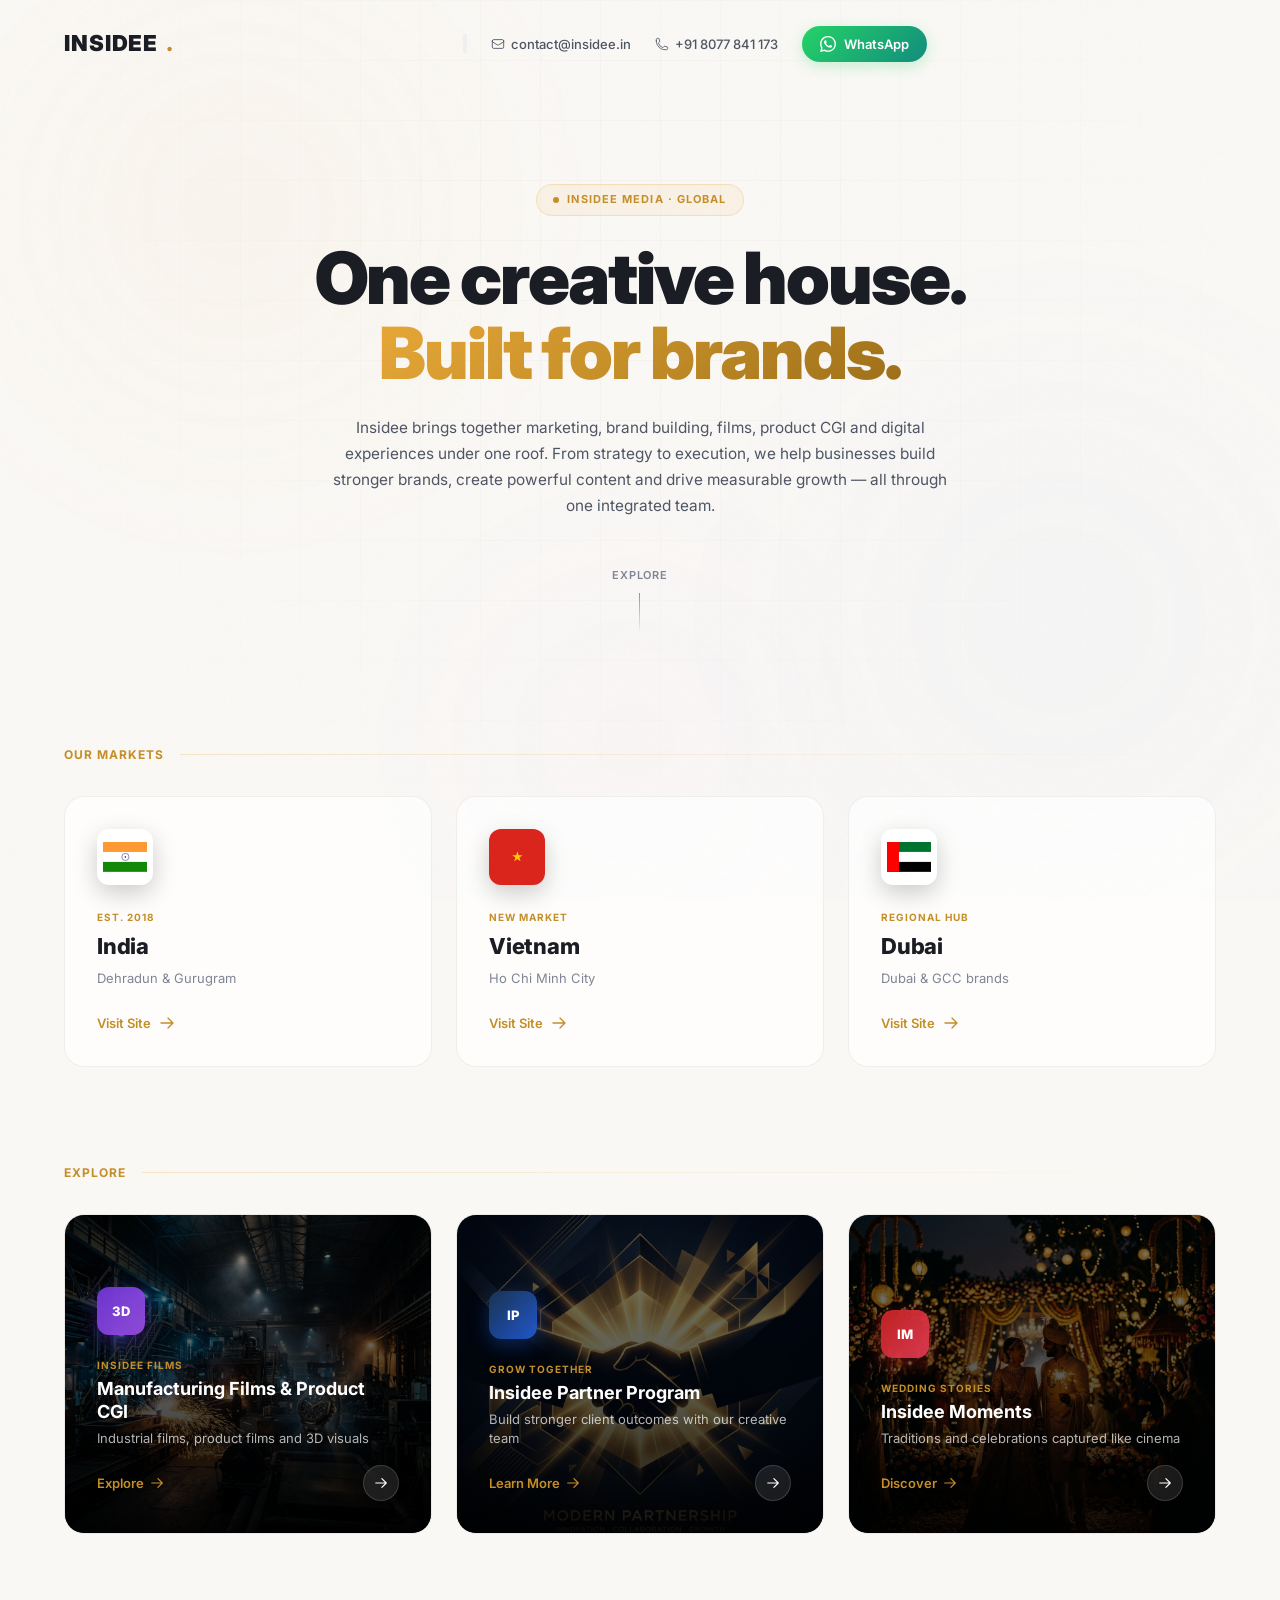
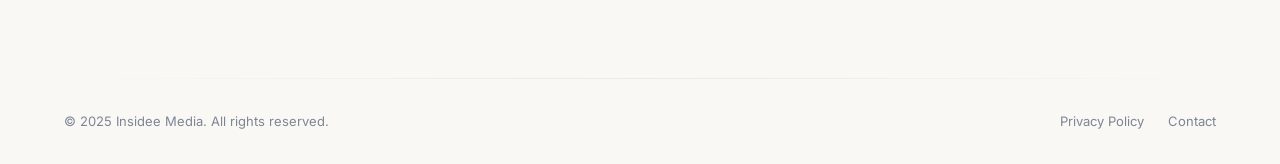
==== commit f303a7d6: "Add partner proposal page for Insidee City Partner Network 2026" ====
--- a/index.html
+++ b/index.html
@@ -10,7 +10,7 @@
     <link rel="preconnect" href="https://fonts.googleapis.com">
     <link rel="preconnect" href="https://fonts.gstatic.com" crossorigin>
     <link
-        href="https://fonts.googleapis.com/css2?family=Inter:wght@400;500;600;700;800&family=Playfair+Display:ital@1&display=swap"
+        href="https://fonts.googleapis.com/css2?family=Inter:wght@400;500;600;700;800;900&family=Playfair+Display:ital,wght@0,400;0,700;1,400&display=swap"
         rel="stylesheet">
     <meta name="google-site-verification" content="xyJnlZKr64Z4Uz7-Ta2IZljgV1CtLHjSIp_9nwxBZCY" />
     <!-- Google tag (gtag.js) -->
@@ -19,7 +19,6 @@
         window.dataLayer = window.dataLayer || [];
         function gtag() { dataLayer.push(arguments); }
         gtag('js', new Date());
-
         gtag('config', 'G-0MDV2JXC89');
     </script>
     <!-- Google Tag Manager -->
@@ -33,565 +32,1091 @@
         })(window, document, 'script', 'dataLayer', 'GTM-KFJZWZLQ');</script>
     <!-- End Google Tag Manager -->
     <style>
+        /* ============================================
+           DESIGN TOKENS
+           ============================================ */
         :root {
-            --bg: #FAF8F4;
-            --bg-alt: #F5F1EA;
-            --card: #FFFFFF;
-            --card-alt: #FDF9F0;
-            --border: #E8E2D6;
-            --yellow: #E8A838;
-            --yellow-light: #F5C963;
-            --yellow-hover: #D4962E;
-            --blue: #1B3A5C;
-            --blue-light: #2A5580;
-            --green: #27AE60;
+            /* Palette */
+            --bg-primary: #FAF8F5;
+            --bg-secondary: #F3F3F6;
+            --bg-elevated: #FFFFFF;
+            --surface-glass: rgba(255, 255, 255, 0.7);
+            --surface-glass-hover: rgba(255, 255, 255, 0.95);
+            --border-subtle: rgba(0, 0, 0, 0.06);
+            --border-medium: rgba(0, 0, 0, 0.12);
+            --border-accent: rgba(232, 168, 56, 0.25);
+
+            --gold: #C48E28;
+            --gold-light: #E8A838;
+            --gold-glow: rgba(232, 168, 56, 0.08);
+            --gold-dim: #9C6E19;
+
+            --blue-deep: #1B3A5C;
+            --blue-light: #2563EB;
+            --blue-glow: rgba(37, 99, 235, 0.06);
+
             --whatsapp: #25D366;
             --whatsapp-dark: #128C7E;
-            --text: #1A1A18;
-            --text-dim: #4A4640;
-            --text-dimmer: #7A756C;
-        }
-
-        * {
+
+            --text-primary: #1A1D24;
+            --text-secondary: #4E5564;
+            --text-muted: #7E8594;
+
+            /* Typography */
+            --font-main: 'Inter', -apple-system, BlinkMacSystemFont, sans-serif;
+            --font-display: 'Playfair Display', Georgia, serif;
+
+            /* Spacing */
+            --space-xs: 4px;
+            --space-sm: 8px;
+            --space-md: 16px;
+            --space-lg: 24px;
+            --space-xl: 32px;
+            --space-2xl: 48px;
+            --space-3xl: 64px;
+            --space-4xl: 96px;
+
+            /* Radius */
+            --radius-sm: 8px;
+            --radius-md: 12px;
+            --radius-lg: 16px;
+            --radius-xl: 20px;
+            --radius-2xl: 24px;
+            --radius-full: 999px;
+
+            /* Transitions */
+            --ease-out: cubic-bezier(0.16, 1, 0.3, 1);
+            --ease-spring: cubic-bezier(0.34, 1.56, 0.64, 1);
+        }
+
+        /* ============================================
+           RESET & BASE
+           ============================================ */
+        *,
+        *::before,
+        *::after {
             margin: 0;
             padding: 0;
             box-sizing: border-box;
         }
 
-        html,
+        html {
+            scroll-behavior: smooth;
+            -webkit-font-smoothing: antialiased;
+            -moz-osx-font-smoothing: grayscale;
+        }
+
         body {
-            height: 100%;
-        }
-
-        body {
-            font-family: 'Inter', -apple-system, BlinkMacSystemFont, sans-serif;
-            color: var(--text);
-            -webkit-font-smoothing: antialiased;
-            background: linear-gradient(160deg, #0F2038 0%, #1B3A5C 45%, #2A5580 100%);
-            background-size: 220% 220%;
-            animation: bgFlow 16s ease-in-out infinite;
-            display: flex;
-            align-items: center;
-            justify-content: center;
-            padding: 2.2vh 2vw;
+            font-family: var(--font-main);
+            color: var(--text-primary);
+            background: var(--bg-primary);
+            line-height: 1.6;
+            overflow-x: hidden;
+            min-height: 100vh;
+        }
+
+        a {
+            text-decoration: none;
+            color: inherit;
+        }
+
+        img {
+            max-width: 100%;
+            display: block;
+        }
+
+        /* ============================================
+           ANIMATED BACKGROUND
+           ============================================ */
+        .bg-canvas {
+            position: fixed;
+            inset: 0;
+            z-index: 0;
             overflow: hidden;
-        }
-
-        @keyframes bgFlow {
-            0% {
-                background-position: 0% 30%;
-            }
-
-            50% {
-                background-position: 100% 70%;
-            }
-
-            100% {
-                background-position: 0% 30%;
-            }
-        }
-
-        em {
-            font-family: 'Playfair Display', Georgia, serif;
-            font-style: italic;
-            color: var(--blue);
-            font-weight: 400;
-        }
-
-        /* ===== 16:9 Stage ===== */
-        .stage {
-            position: relative;
-            width: min(100vw - 4vw, 177.78vh - 4vh, 1680px);
-            aspect-ratio: 16/9;
-            background: var(--bg);
-            border-radius: 22px;
-            overflow: hidden;
-            box-shadow: 0 40px 90px rgba(0, 0, 0, .35), 0 2px 0 rgba(255, 255, 255, .5) inset;
-            animation: stageIn .9s cubic-bezier(.2, .8, .2, 1) both;
-        }
-
-        @keyframes stageIn {
-            from {
-                opacity: 0;
-                transform: scale(.96) translateY(14px);
-            }
-
-            to {
-                opacity: 1;
-                transform: scale(1) translateY(0);
-            }
-        }
-
-        .blob {
+            pointer-events: none;
+        }
+
+        .bg-orb {
             position: absolute;
             border-radius: 50%;
-            filter: blur(80px);
+            filter: blur(100px);
+            opacity: 0.5;
+        }
+
+        .bg-orb--gold {
+            width: 600px;
+            height: 600px;
+            background: radial-gradient(circle, rgba(232, 168, 56, 0.12), transparent 70%);
+            top: -10%;
+            left: -5%;
+            animation: orbFloat1 20s ease-in-out infinite;
+        }
+
+        .bg-orb--blue {
+            width: 700px;
+            height: 700px;
+            background: radial-gradient(circle, rgba(59, 130, 246, 0.08), transparent 70%);
+            top: 30%;
+            right: -10%;
+            animation: orbFloat2 25s ease-in-out infinite;
+        }
+
+        .bg-orb--purple {
+            width: 500px;
+            height: 500px;
+            background: radial-gradient(circle, rgba(139, 92, 246, 0.06), transparent 70%);
+            bottom: -10%;
+            left: 30%;
+            animation: orbFloat3 22s ease-in-out infinite;
+        }
+
+        @keyframes orbFloat1 {
+            0%, 100% { transform: translate(0, 0) scale(1); }
+            33% { transform: translate(60px, 40px) scale(1.1); }
+            66% { transform: translate(-30px, 20px) scale(0.95); }
+        }
+
+        @keyframes orbFloat2 {
+            0%, 100% { transform: translate(0, 0) scale(1); }
+            33% { transform: translate(-50px, -30px) scale(1.08); }
+            66% { transform: translate(40px, 20px) scale(0.92); }
+        }
+
+        @keyframes orbFloat3 {
+            0%, 100% { transform: translate(0, 0) scale(1); }
+            33% { transform: translate(30px, -40px) scale(1.12); }
+            66% { transform: translate(-40px, -20px) scale(0.9); }
+        }
+
+        /* Grain overlay */
+        .bg-canvas::after {
+            content: '';
+            position: absolute;
+            inset: 0;
+            background-image: url("data:image/svg+xml,%3Csvg viewBox='0 0 256 256' xmlns='http://www.w3.org/2000/svg'%3E%3Cfilter id='n'%3E%3CfeTurbulence type='fractalNoise' baseFrequency='.85' numOctaves='4' stitchTiles='stitch'/%3E%3C/filter%3E%3Crect width='100%25' height='100%25' filter='url(%23n)' opacity='.03'/%3E%3C/svg%3E");
+            opacity: 0.4;
             pointer-events: none;
+        }
+
+        /* Grid lines bg decoration */
+        .bg-grid {
+            position: fixed;
+            inset: 0;
             z-index: 0;
-            animation: blobDrift 15s ease-in-out infinite;
-        }
-
-        .blob.b1 {
-            width: 38%;
-            aspect-ratio: 1;
-            top: -14%;
-            left: -10%;
-            background: radial-gradient(circle, rgba(232, 168, 56, .35), transparent 70%);
-            animation-duration: 15s;
-        }
-
-        .blob.b2 {
-            width: 42%;
-            aspect-ratio: 1;
-            top: 10%;
-            right: -14%;
-            background: radial-gradient(circle, rgba(27, 58, 92, .20), transparent 70%);
-            animation-duration: 19s;
-            animation-delay: -4s;
-            animation-direction: alternate-reverse;
-        }
-
-        .blob.b3 {
-            width: 46%;
-            aspect-ratio: 1;
-            bottom: -22%;
-            left: 20%;
-            background: radial-gradient(circle, rgba(232, 168, 56, .18), transparent 70%);
-            animation-duration: 23s;
-            animation-delay: -9s;
-        }
-
-        @keyframes blobDrift {
-            0% {
-                transform: translate(0, 0) scale(1);
-            }
-
-            33% {
-                transform: translate(4%, 5%) scale(1.14);
-            }
-
-            66% {
-                transform: translate(-3%, 3%) scale(0.94);
-            }
-
-            100% {
-                transform: translate(0, 0) scale(1);
-            }
-        }
-
-        .stage-inner {
+            background-image:
+                linear-gradient(rgba(0, 0, 0, 0.02) 1px, transparent 1px),
+                linear-gradient(90deg, rgba(0, 0, 0, 0.02) 1px, transparent 1px);
+            background-size: 60px 60px;
+            pointer-events: none;
+            mask-image: radial-gradient(ellipse at 50% 30%, black 20%, transparent 70%);
+            -webkit-mask-image: radial-gradient(ellipse at 50% 30%, black 20%, transparent 70%);
+        }
+
+        /* ============================================
+           LAYOUT CONTAINER
+           ============================================ */
+        .page-wrapper {
             position: relative;
             z-index: 1;
-            height: 100%;
             width: 100%;
+            max-width: 1200px;
+            margin: 0 auto;
+            padding: 0 var(--space-lg);
+        }
+
+        /* ============================================
+           HEADER / NAVBAR
+           ============================================ */
+        .navbar {
+            position: sticky;
+            top: 0;
+            z-index: 100;
+            padding: var(--space-md) 0;
+            transition: background 0.3s ease, box-shadow 0.3s ease;
+        }
+
+        .navbar.scrolled {
+            background: rgba(250, 248, 245, 0.8);
+            backdrop-filter: blur(20px) saturate(180%);
+            -webkit-backdrop-filter: blur(20px) saturate(180%);
+            box-shadow: 0 1px 0 var(--border-subtle);
+        }
+
+        .navbar-inner {
+            max-width: 1200px;
+            margin: 0 auto;
+            padding: 0 var(--space-lg);
+            display: flex;
+            align-items: center;
+            justify-content: space-between;
+            height: 56px;
+        }
+
+        .logo {
+            display: flex;
+            align-items: center;
+            gap: var(--space-sm);
+            font-weight: 900;
+            font-size: 22px;
+            letter-spacing: 0.04em;
+            color: var(--text-primary);
+            text-decoration: none;
+        }
+
+        .logo-dot {
+            color: var(--gold);
+        }
+
+        .nav-contacts {
+            display: flex;
+            align-items: center;
+            gap: var(--space-lg);
+        }
+
+        .nav-link {
+            display: inline-flex;
+            align-items: center;
+            gap: 6px;
+            font-size: 13px;
+            font-weight: 500;
+            color: var(--text-secondary);
+            transition: color 0.25s ease;
+            white-space: nowrap;
+        }
+
+        .nav-link:hover {
+            color: var(--gold);
+        }
+
+        .nav-link svg {
+            width: 14px;
+            height: 14px;
+            flex-shrink: 0;
+        }
+
+        .wa-btn {
+            display: inline-flex;
+            align-items: center;
+            gap: 8px;
+            padding: 8px 18px;
+            background: linear-gradient(135deg, var(--whatsapp), var(--whatsapp-dark));
+            color: #fff;
+            font-size: 13px;
+            font-weight: 600;
+            border-radius: var(--radius-full);
+            transition: transform 0.25s var(--ease-spring), box-shadow 0.25s ease;
+            box-shadow: 0 4px 15px rgba(37, 211, 102, 0.25);
+        }
+
+        .wa-btn:hover {
+            transform: translateY(-1px) scale(1.02);
+            box-shadow: 0 6px 20px rgba(37, 211, 102, 0.35);
+            color: #fff;
+        }
+
+        .wa-btn svg {
+            width: 16px;
+            height: 16px;
+        }
+
+        /* Mobile menu toggle */
+        .nav-toggle {
+            display: none;
+            background: none;
+            border: none;
+            cursor: pointer;
+            padding: 6px;
+            color: var(--text-primary);
+        }
+
+        .nav-toggle svg {
+            width: 24px;
+            height: 24px;
+        }
+
+        /* ============================================
+           HERO SECTION
+           ============================================ */
+        .hero {
+            padding: var(--space-4xl) 0 var(--space-3xl);
+            text-align: center;
             display: flex;
             flex-direction: column;
-            padding: clamp(16px, 3vh, 40px) clamp(20px, 4vw, 64px);
-        }
-
-        @keyframes riseFade {
-            from {
-                opacity: 0;
-                transform: translateY(20px) scale(.97);
-            }
-
-            to {
-                opacity: 1;
-                transform: translateY(0) scale(1);
-            }
-        }
-
-        /* ===== Top row ===== */
-        .top-row {
-            display: flex;
-            align-items: center;
-            justify-content: space-between;
-            flex: 0 0 auto;
-            animation: riseFade .8s cubic-bezier(.2, .8, .2, 1) both;
-            animation-delay: .15s;
-        }
-
-        .logo {
-            font-weight: 800;
-            font-size: clamp(16px, 1.7vw, 22px);
-            letter-spacing: .02em;
-            color: var(--blue);
-        }
-
-        .logo .dot {
-            color: var(--yellow);
-        }
-
-        .contact-inline {
-            display: flex;
-            align-items: center;
-            gap: clamp(10px, 1.6vw, 22px);
-            font-size: clamp(10.5px, .95vw, 13.5px);
-            color: var(--text-dim);
-            font-weight: 500;
-        }
-
-        .contact-inline a {
+            align-items: center;
+        }
+
+        .hero-badge {
             display: inline-flex;
             align-items: center;
-            gap: 6px;
-            color: var(--text-dim);
-            text-decoration: none;
-            transition: color .2s ease;
-        }
-
-        .contact-inline a:hover {
-            color: var(--yellow-hover);
-        }
-
-        .contact-inline .wa-chip {
-            display: inline-flex;
-            align-items: center;
-            gap: 6px;
-            background: linear-gradient(135deg, var(--whatsapp), var(--whatsapp-dark));
-            color: #fff;
-            padding: 6px 14px;
-            border-radius: 100px;
-            font-weight: 600;
-        }
-
-        .contact-inline .wa-chip:hover {
-            color: #fff;
-            filter: brightness(1.06);
-        }
-
-        /* ===== Hero copy ===== */
-        .hero-copy {
-            flex: 1 1 auto;
+            gap: 8px;
+            padding: 6px 16px;
+            background: var(--gold-glow);
+            border: 1px solid var(--border-accent);
+            border-radius: var(--radius-full);
+            font-size: 11px;
+            font-weight: 700;
+            letter-spacing: 0.1em;
+            text-transform: uppercase;
+            color: var(--gold);
+            margin-bottom: var(--space-lg);
+            animation: fadeUp 0.8s var(--ease-out) both;
+            animation-delay: 0.1s;
+        }
+
+        .hero-badge-dot {
+            width: 6px;
+            height: 6px;
+            background: var(--gold);
+            border-radius: 50%;
+            animation: pulse 2s ease-in-out infinite;
+        }
+
+        @keyframes pulse {
+            0%, 100% { opacity: 1; transform: scale(1); }
+            50% { opacity: 0.5; transform: scale(0.8); }
+        }
+
+        .hero h1 {
+            font-weight: 900;
+            font-size: clamp(36px, 6vw, 72px);
+            line-height: 1.05;
+            letter-spacing: -0.03em;
+            color: var(--text-primary);
+            max-width: 800px;
+            animation: fadeUp 0.9s var(--ease-out) both;
+            animation-delay: 0.25s;
+        }
+
+        .hero h1 .text-gradient {
+            background: linear-gradient(135deg, var(--gold-light), var(--gold), var(--gold-dim));
+            -webkit-background-clip: text;
+            -webkit-text-fill-color: transparent;
+            background-clip: text;
+        }
+
+        .hero-subtitle {
+            margin-top: var(--space-lg);
+            max-width: 640px;
+            font-size: clamp(14px, 1.2vw, 17px);
+            line-height: 1.7;
+            color: var(--text-secondary);
+            animation: fadeUp 0.9s var(--ease-out) both;
+            animation-delay: 0.4s;
+        }
+
+        /* Scroll indicator */
+        .scroll-hint {
+            margin-top: var(--space-2xl);
             display: flex;
             flex-direction: column;
             align-items: center;
-            justify-content: center;
-            text-align: center;
-            min-height: 0;
-        }
-
-        .eyebrow {
-            display: inline-flex;
-            align-items: center;
-            gap: 8px;
-            font-size: clamp(9.5px, .85vw, 12.5px);
+            gap: var(--space-sm);
+            animation: fadeUp 0.9s var(--ease-out) both;
+            animation-delay: 0.6s;
+        }
+
+        .scroll-hint span {
+            font-size: 11px;
+            font-weight: 600;
+            letter-spacing: 0.08em;
+            text-transform: uppercase;
+            color: var(--text-muted);
+        }
+
+        .scroll-line {
+            width: 1px;
+            height: 40px;
+            background: linear-gradient(to bottom, var(--gold), transparent);
+            animation: scrollPulse 2s ease-in-out infinite;
+        }
+
+        @keyframes scrollPulse {
+            0%, 100% { opacity: 0.3; transform: scaleY(0.6); }
+            50% { opacity: 1; transform: scaleY(1); }
+        }
+
+        @keyframes fadeUp {
+            from { opacity: 0; transform: translateY(30px); }
+            to { opacity: 1; transform: translateY(0); }
+        }
+
+        /* ============================================
+           SECTION HEADERS
+           ============================================ */
+        .section {
+            padding: var(--space-2xl) 0;
+        }
+
+        .section-header {
+            display: flex;
+            align-items: center;
+            gap: var(--space-md);
+            margin-bottom: var(--space-xl);
+        }
+
+        .section-label {
+            font-size: 12px;
             font-weight: 700;
-            letter-spacing: .1em;
+            letter-spacing: 0.08em;
             text-transform: uppercase;
-            color: var(--yellow-hover);
-            border: 1px solid rgba(232, 168, 56, .4);
-            background: rgba(232, 168, 56, .1);
-            padding: 5px 14px;
-            border-radius: 100px;
-            margin-bottom: clamp(8px, 1.4vh, 16px);
-            animation: riseFade .8s cubic-bezier(.2, .8, .2, 1) both;
-            animation-delay: .32s;
-        }
-
-        h1 {
-            font-weight: 800;
-            letter-spacing: -0.02em;
-            line-height: 1.08;
-            color: var(--text);
-            font-size: clamp(20px, 3.4vw, 44px);
-            max-width: 78%;
-            animation: riseFade .9s cubic-bezier(.2, .8, .2, 1) both;
-            animation-delay: .46s;
-        }
-
-        .intro {
-            margin-top: clamp(6px, 1.4vh, 16px);
-            max-width: 640px;
-            color: var(--text-dim);
-            font-size: clamp(11px, 1vw, 15.5px);
-            line-height: 1.55;
-            animation: riseFade .9s cubic-bezier(.2, .8, .2, 1) both;
-            animation-delay: .62s;
-        }
-
-        /* ===== Country row ===== */
-        .country-row {
-            flex: 0 0 auto;
+            color: var(--gold);
+        }
+
+        .section-line {
+            flex: 1;
+            height: 1px;
+            background: linear-gradient(to right, var(--border-accent), transparent);
+        }
+
+        /* ============================================
+           MARKET CARDS (Our Markets)
+           ============================================ */
+        .markets-grid {
+            display: grid;
+            grid-template-columns: repeat(3, 1fr);
+            gap: var(--space-lg);
+        }
+
+        .market-card {
+            position: relative;
             display: flex;
-            gap: clamp(12px, 1.8vw, 26px);
-            margin-top: clamp(10px, 2vh, 22px);
-            animation: riseFade .9s cubic-bezier(.2, .8, .2, 1) both;
-            animation-delay: .8s;
-        }
-
-        .country-card {
-            position: relative;
-            flex: 1;
+            flex-direction: column;
+            padding: var(--space-xl);
+            background: var(--surface-glass);
+            border: 1px solid var(--border-subtle);
+            border-radius: var(--radius-xl);
             overflow: hidden;
-            display: flex;
-            align-items: center;
-            gap: clamp(10px, 1.4vw, 20px);
-            padding: clamp(12px, 1.9vh, 26px) clamp(14px, 1.8vw, 28px);
-            border-radius: 18px;
+            transition: transform 0.4s var(--ease-out), border-color 0.4s ease, box-shadow 0.4s ease;
+            cursor: pointer;
             text-decoration: none;
-            color: var(--text);
-            background: linear-gradient(135deg, rgba(255, 255, 255, .62), rgba(255, 255, 255, .22));
-            backdrop-filter: blur(18px) saturate(160%);
-            -webkit-backdrop-filter: blur(18px) saturate(160%);
-            border: 1px solid rgba(255, 255, 255, .7);
-            box-shadow: 0 14px 36px rgba(26, 26, 24, .12), inset 0 1px 0 rgba(255, 255, 255, .8);
-            transition: box-shadow .3s ease;
-            animation: cardFloat 5.5s ease-in-out infinite;
-        }
-
-        .country-card.vn {
-            animation-delay: -2.7s;
-        }
-
-        @keyframes cardFloat {
-
-            0%,
-            100% {
-                transform: translateY(0);
-            }
-
-            50% {
-                transform: translateY(-7px);
-            }
-        }
-
-        .country-card::before {
+            color: inherit;
+        }
+
+        .market-card::before {
+            content: '';
+            position: absolute;
+            inset: 0;
+            background: linear-gradient(135deg, transparent, rgba(0, 0, 0, 0.01));
+            opacity: 0;
+            transition: opacity 0.4s ease;
+        }
+
+        .market-card:hover {
+            transform: translateY(-4px);
+            border-color: var(--border-medium);
+            box-shadow: 0 20px 48px rgba(0, 0, 0, 0.08), 0 0 40px var(--gold-glow);
+        }
+
+        .market-card:hover::before {
+            opacity: 1;
+        }
+
+        /* Shimmer effect */
+        .market-card::after {
             content: '';
             position: absolute;
             top: 0;
-            left: -60%;
-            width: 40%;
+            left: -100%;
+            width: 60%;
             height: 100%;
-            background: linear-gradient(115deg, transparent, rgba(255, 255, 255, .65), transparent);
-            transform: skewX(-18deg);
+            background: linear-gradient(90deg, transparent, rgba(255, 255, 255, 0.04), transparent);
+            transform: skewX(-15deg);
+            transition: left 0.8s ease;
             pointer-events: none;
-            animation: shineSweep 4.5s ease-in-out infinite;
-        }
-
-        .country-card.vn::before {
-            animation-delay: 1.4s;
-        }
-
-        @keyframes shineSweep {
-
-            0%,
-            15% {
-                left: -60%;
-            }
-
-            55%,
-            100% {
-                left: 130%;
-            }
-        }
-
-        .country-card:hover {
-            box-shadow: 0 26px 56px rgba(26, 26, 24, .2), inset 0 1px 0 rgba(255, 255, 255, .85);
-            animation-play-state: running;
-        }
-
-        .flag-badge {
-            flex: none;
-            width: clamp(38px, 4.6vw, 68px);
-            height: clamp(38px, 4.6vw, 68px);
-            border-radius: 14px;
+        }
+
+        .market-card:hover::after {
+            left: 150%;
+        }
+
+        .market-card-flag {
+            width: 56px;
+            height: 56px;
+            border-radius: var(--radius-md);
             display: flex;
             align-items: center;
             justify-content: center;
+            margin-bottom: var(--space-lg);
+            position: relative;
+            z-index: 1;
+            box-shadow: 0 8px 24px rgba(0, 0, 0, 0.2);
             overflow: hidden;
+        }
+
+        .market-card-flag svg {
+            width: 80%;
+            height: auto;
+        }
+
+        .market-card-flag--in {
             background: #fff;
-            box-shadow: 0 6px 16px rgba(26, 26, 24, .15);
-            border: 1px solid rgba(255, 255, 255, .8);
-            animation: badgePulse 3.2s ease-in-out infinite;
-        }
-
-        .country-card.vn .flag-badge {
-            animation-delay: -1.6s;
-        }
-
-        @keyframes badgePulse {
-
-            0%,
-            100% {
-                transform: scale(1);
-            }
-
-            50% {
-                transform: scale(1.07);
-            }
-        }
-
-        .flag-badge svg {
-            width: 78%;
-            height: auto;
-        }
-
-        .country-text {
-            flex: 1;
-            min-width: 0;
-            text-align: left;
-        }
-
-        .country-text .kicker {
-            font-size: clamp(8.5px, .72vw, 11px);
+        }
+
+        .market-card-flag--vn {
+            background: #DA251D;
+        }
+
+        .market-card-flag--dxb {
+            background: #fff;
+        }
+
+        .market-card-kicker {
+            font-size: 10px;
             font-weight: 700;
-            letter-spacing: .09em;
+            letter-spacing: 0.1em;
             text-transform: uppercase;
-            color: var(--yellow-hover);
-        }
-
-        .country-text h3 {
-            font-size: clamp(14px, 1.7vw, 24px);
+            color: var(--gold);
+            margin-bottom: var(--space-xs);
+            position: relative;
+            z-index: 1;
+        }
+
+        .market-card-title {
+            font-size: 22px;
             font-weight: 800;
             letter-spacing: -0.01em;
-            margin-top: 2px;
-        }
-
-        .country-text p {
-            font-size: clamp(9.5px, .85vw, 13px);
-            color: var(--text-dim);
-            margin-top: 2px;
-        }
-
-        .country-cta {
-            flex: none;
+            color: var(--text-primary);
+            margin-bottom: var(--space-xs);
+            position: relative;
+            z-index: 1;
+        }
+
+        .market-card-location {
+            font-size: 13px;
+            color: var(--text-muted);
+            margin-bottom: var(--space-lg);
+            position: relative;
+            z-index: 1;
+        }
+
+        .market-card-cta {
             display: inline-flex;
             align-items: center;
+            gap: 8px;
+            font-size: 13px;
+            font-weight: 600;
+            color: var(--gold);
+            margin-top: auto;
+            position: relative;
+            z-index: 1;
+            transition: gap 0.3s var(--ease-out);
+        }
+
+        .market-card:hover .market-card-cta {
+            gap: 12px;
+        }
+
+        .market-card-cta svg {
+            width: 16px;
+            height: 16px;
+            transition: transform 0.3s var(--ease-out);
+        }
+
+        .market-card:hover .market-card-cta svg {
+            transform: translateX(4px);
+        }
+
+        /* ============================================
+           SERVICE CARDS — Vertical with background images
+           ============================================ */
+        .services-grid {
+            display: grid;
+            grid-template-columns: repeat(3, 1fr);
+            gap: var(--space-lg);
+        }
+
+        .service-card {
+            position: relative;
+            display: flex;
+            flex-direction: column;
+            justify-content: flex-end;
+            min-height: 320px;
+            padding: var(--space-xl);
+            border: 1px solid var(--border-subtle);
+            border-radius: var(--radius-xl);
+            overflow: hidden;
+            transition: transform 0.4s var(--ease-out), border-color 0.4s ease, box-shadow 0.4s ease;
+            cursor: pointer;
+            text-decoration: none;
+            color: inherit;
+        }
+
+        .service-card-img {
+            position: absolute;
+            inset: 0;
+            width: 100%;
+            height: 100%;
+            object-fit: cover;
+            z-index: 0;
+            transition: transform 0.6s var(--ease-out), filter 0.4s ease;
+            filter: brightness(0.55);
+        }
+
+        .service-card:hover .service-card-img {
+            transform: scale(1.06);
+            filter: brightness(0.4);
+        }
+
+        /* Dark gradient overlay at bottom for text readability */
+        .service-card::before {
+            content: '';
+            position: absolute;
+            inset: 0;
+            background: linear-gradient(to top, rgba(0,0,0,0.85) 0%, rgba(0,0,0,0.4) 40%, rgba(0,0,0,0.1) 100%);
+            z-index: 1;
+            pointer-events: none;
+        }
+
+        /* Shimmer effect */
+        .service-card::after {
+            content: '';
+            position: absolute;
+            top: 0;
+            left: -100%;
+            width: 60%;
+            height: 100%;
+            background: linear-gradient(90deg, transparent, rgba(255, 255, 255, 0.06), transparent);
+            transform: skewX(-15deg);
+            transition: left 0.8s ease;
+            pointer-events: none;
+            z-index: 2;
+        }
+
+        .service-card:hover::after {
+            left: 150%;
+        }
+
+        .service-card:hover {
+            transform: translateY(-5px);
+            border-color: var(--border-medium);
+            box-shadow: 0 24px 48px rgba(0, 0, 0, 0.25), 0 0 40px var(--gold-glow);
+        }
+
+        .service-icon {
+            flex-shrink: 0;
+            width: 48px;
+            height: 48px;
+            border-radius: var(--radius-md);
+            display: flex;
+            align-items: center;
+            justify-content: center;
+            font-weight: 800;
+            font-size: 13px;
+            letter-spacing: 0.02em;
+            position: relative;
+            z-index: 3;
+            margin-bottom: var(--space-md);
+            backdrop-filter: blur(10px);
+            -webkit-backdrop-filter: blur(10px);
+        }
+
+        .service-icon--films {
+            background: linear-gradient(135deg, rgba(124, 58, 237, 0.85), rgba(168, 85, 247, 0.85));
+            color: #fff;
+            box-shadow: 0 6px 20px rgba(124, 58, 237, 0.35);
+        }
+
+        .service-icon--partner {
+            background: linear-gradient(135deg, rgba(27, 58, 92, 0.85), rgba(37, 99, 235, 0.85));
+            color: #fff;
+            box-shadow: 0 6px 20px rgba(37, 99, 235, 0.35);
+        }
+
+        .service-icon--moments {
+            background: linear-gradient(135deg, rgba(220, 38, 38, 0.85), rgba(244, 63, 94, 0.85));
+            color: #fff;
+            box-shadow: 0 6px 20px rgba(220, 38, 38, 0.35);
+        }
+
+        .service-content {
+            position: relative;
+            z-index: 3;
+        }
+
+        .service-kicker {
+            font-size: 10px;
+            font-weight: 700;
+            letter-spacing: 0.1em;
+            text-transform: uppercase;
+            color: var(--gold);
+            margin-bottom: 4px;
+        }
+
+        .service-title {
+            font-size: 18px;
+            font-weight: 700;
+            color: #fff;
+            margin-bottom: 6px;
+            line-height: 1.3;
+        }
+
+        .service-desc {
+            font-size: 13px;
+            color: rgba(255, 255, 255, 0.7);
+            line-height: 1.5;
+        }
+
+        .service-cta-row {
+            display: flex;
+            align-items: center;
+            justify-content: space-between;
+            margin-top: var(--space-md);
+            position: relative;
+            z-index: 3;
+        }
+
+        .service-cta-text {
+            font-size: 13px;
+            font-weight: 600;
+            color: var(--gold);
+            display: inline-flex;
+            align-items: center;
             gap: 6px;
-            font-size: clamp(9.5px, .85vw, 13px);
-            font-weight: 700;
-            color: var(--blue);
-            transition: color .25s ease;
-        }
-
-        .country-card:hover .country-cta {
-            color: var(--yellow-hover);
-        }
-
-        .country-cta .arrow {
-            display: inline-block;
-            animation: arrowNudge 1.6s ease-in-out infinite;
-        }
-
-        .country-card.vn .country-cta .arrow {
-            animation-delay: -.8s;
-        }
-
-        @keyframes arrowNudge {
-
-            0%,
-            100% {
-                transform: translateX(0);
-            }
-
-            50% {
-                transform: translateX(5px);
-            }
-        }
-
-        .country-card:hover .country-cta .arrow {
-            animation-play-state: paused;
-            transform: translateX(7px);
-            transition: transform .25s ease;
-        }
-
-        .country-card.vn .flag-badge {
-            background: #DA251D;
-        }
-
+            transition: gap 0.3s var(--ease-out);
+        }
+
+        .service-card:hover .service-cta-text {
+            gap: 10px;
+        }
+
+        .service-arrow {
+            flex-shrink: 0;
+            width: 36px;
+            height: 36px;
+            border-radius: 50%;
+            background: rgba(255, 255, 255, 0.1);
+            border: 1px solid rgba(255, 255, 255, 0.15);
+            display: flex;
+            align-items: center;
+            justify-content: center;
+            transition: background 0.3s ease, transform 0.3s var(--ease-out);
+            position: relative;
+            z-index: 3;
+            backdrop-filter: blur(8px);
+            -webkit-backdrop-filter: blur(8px);
+        }
+
+        .service-arrow svg {
+            width: 14px;
+            height: 14px;
+            color: #fff;
+            transition: color 0.3s ease;
+        }
+
+        .service-card:hover .service-arrow {
+            background: var(--gold-glow);
+            transform: translateX(4px);
+        }
+
+        .service-card:hover .service-arrow svg {
+            color: var(--gold);
+        }
+
+        /* ============================================
+           FOOTER
+           ============================================ */
+        .footer {
+            padding: var(--space-3xl) 0 var(--space-xl);
+            margin-top: var(--space-xl);
+        }
+
+        .footer-divider {
+            height: 1px;
+            background: linear-gradient(to right, transparent, var(--border-subtle), transparent);
+            margin-bottom: var(--space-xl);
+        }
+
+        .footer-content {
+            display: flex;
+            align-items: center;
+            justify-content: space-between;
+            flex-wrap: wrap;
+            gap: var(--space-md);
+        }
+
+        .footer-copy {
+            font-size: 13px;
+            color: var(--text-muted);
+        }
+
+        .footer-links {
+            display: flex;
+            gap: var(--space-lg);
+        }
+
+        .footer-link {
+            font-size: 13px;
+            color: var(--text-muted);
+            transition: color 0.25s ease;
+        }
+
+        .footer-link:hover {
+            color: var(--gold);
+        }
+
+        /* ============================================
+           SCROLL REVEAL ANIMATION
+           ============================================ */
+        .reveal {
+            opacity: 0;
+            transform: translateY(30px);
+            transition: opacity 0.7s var(--ease-out), transform 0.7s var(--ease-out);
+        }
+
+        .reveal.visible {
+            opacity: 1;
+            transform: translateY(0);
+        }
+
+        .reveal-delay-1 { transition-delay: 0.1s; }
+        .reveal-delay-2 { transition-delay: 0.2s; }
+        .reveal-delay-3 { transition-delay: 0.3s; }
+
+        /* ============================================
+           REDUCED MOTION
+           ============================================ */
         @media (prefers-reduced-motion: reduce) {
-
-            body,
-            .stage,
-            .blob,
-            .top-row,
-            .eyebrow,
-            h1,
-            .intro,
-            .country-row,
-            .country-card,
-            .country-card::before,
-            .flag-badge,
-            .country-cta .arrow {
-                animation: none !important;
-                transition: none !important;
-                opacity: 1 !important;
-                transform: none !important;
-            }
-        }
-
-        /* ===== Responsive: drop fixed ratio on small / portrait screens ===== */
-        @media (max-width:820px),
-        (max-aspect-ratio: 4/5) {
-            body {
-                overflow-y: auto;
-                padding: 24px 16px;
-                background: linear-gradient(180deg, #0F2038, #1B3A5C 60%, #2A5580);
-                align-items: flex-start;
-            }
-
-            .stage {
-                width: 100%;
-                aspect-ratio: auto;
-                border-radius: 18px;
-            }
-
-            .stage-inner {
-                padding: 26px 20px;
-                height: auto;
-            }
-
-            .hero-copy {
-                padding: 18px 0;
-            }
-
-            h1 {
-                font-size: clamp(24px, 7vw, 32px);
-                max-width: 100%;
-            }
-
-            .intro {
-                font-size: 14px;
-                max-width: 100%;
-            }
-
-            .top-row {
+            *, *::before, *::after {
+                animation-duration: 0.01ms !important;
+                animation-iteration-count: 1 !important;
+                transition-duration: 0.01ms !important;
+            }
+            .reveal {
+                opacity: 1;
+                transform: none;
+            }
+        }
+
+        /* ============================================
+           RESPONSIVE — TABLET
+           ============================================ */
+        @media (max-width: 1024px) {
+            .markets-grid {
+                grid-template-columns: repeat(3, 1fr);
+                gap: var(--space-md);
+            }
+
+            .services-grid {
+                grid-template-columns: repeat(3, 1fr);
+                gap: var(--space-md);
+            }
+
+            .service-card {
+                min-height: 280px;
+            }
+
+            .market-card {
+                padding: var(--space-lg);
+            }
+
+            .hero h1 {
+                font-size: clamp(32px, 5vw, 52px);
+            }
+        }
+
+        /* ============================================
+           RESPONSIVE — MOBILE
+           ============================================ */
+        @media (max-width: 768px) {
+            .page-wrapper {
+                padding: 0 var(--space-md);
+            }
+
+            .navbar-inner {
+                padding: 0 var(--space-md);
+            }
+
+            /* Show hamburger, hide desktop contacts */
+            .nav-toggle {
+                display: flex;
+            }
+
+            .nav-contacts {
+                position: fixed;
+                top: 0;
+                right: -100%;
+                width: 280px;
+                height: 100vh;
+                background: var(--bg-secondary);
+                border-left: 1px solid var(--border-subtle);
                 flex-direction: column;
                 align-items: flex-start;
-                gap: 12px;
-            }
-
-            .contact-inline {
-                flex-wrap: wrap;
-                font-size: 12.5px;
-                gap: 12px;
-            }
-
-            .country-row {
+                padding: 80px var(--space-xl) var(--space-xl);
+                gap: var(--space-lg);
+                transition: right 0.4s var(--ease-out);
+                z-index: 200;
+                box-shadow: -10px 0 40px rgba(0, 0, 0, 0.3);
+            }
+
+            .nav-contacts.open {
+                right: 0;
+            }
+
+            .nav-contacts .nav-link {
+                font-size: 15px;
+                padding: var(--space-sm) 0;
+            }
+
+            .nav-overlay {
+                display: none;
+                position: fixed;
+                inset: 0;
+                background: rgba(0, 0, 0, 0.5);
+                z-index: 150;
+                backdrop-filter: blur(4px);
+            }
+
+            .nav-overlay.open {
+                display: block;
+            }
+
+            .nav-close {
+                position: absolute;
+                top: var(--space-md);
+                right: var(--space-md);
+                background: none;
+                border: none;
+                color: var(--text-primary);
+                cursor: pointer;
+                padding: 6px;
+            }
+
+            .nav-close svg {
+                width: 24px;
+                height: 24px;
+            }
+
+            /* Hero */
+            .hero {
+                padding: var(--space-3xl) 0 var(--space-2xl);
+            }
+
+            .hero h1 {
+                font-size: clamp(28px, 8vw, 40px);
+            }
+
+            .hero-subtitle {
+                font-size: 14px;
+            }
+
+            .scroll-hint {
+                display: none;
+            }
+
+            /* Markets — Vertical portrait cards on mobile */
+            .markets-grid {
+                grid-template-columns: repeat(3, 1fr);
+                gap: var(--space-md);
+            }
+
+            .market-card {
                 flex-direction: column;
-                margin-top: 22px;
-            }
-
-            .country-card {
-                padding: 18px;
-            }
-
-            .flag-badge {
-                width: 52px;
-                height: 52px;
-            }
-
-            .country-text h3 {
-                font-size: 19px;
-            }
-
-            .country-text p {
-                font-size: 12.5px;
-            }
-
-            .country-cta {
-                font-size: 12.5px;
+                align-items: center;
+                text-align: center;
+                padding: var(--space-xl) var(--space-md);
+                min-height: 220px;
+            }
+
+            .market-card-flag {
+                width: 60px;
+                height: 60px;
+                margin-bottom: var(--space-md);
+                border-radius: var(--radius-lg);
+            }
+
+            .market-card-kicker {
+                font-size: 9px;
+            }
+
+            .market-card-title {
+                font-size: 18px;
+            }
+
+            .market-card-location {
+                margin-bottom: var(--space-md);
+                font-size: 11px;
+            }
+
+            .market-card-cta {
+                margin-top: auto;
+                font-size: 12px;
+            }
+
+            /* Services — vertical stacked on mobile */
+            .services-grid {
+                grid-template-columns: 1fr;
+                gap: var(--space-md);
+            }
+
+            .service-card {
+                min-height: 260px;
+                padding: var(--space-lg);
+            }
+
+            .service-icon {
+                width: 42px;
+                height: 42px;
+                font-size: 12px;
+            }
+
+            .service-title {
+                font-size: 16px;
+            }
+
+            /* Footer */
+            .footer-content {
+                flex-direction: column;
+                text-align: center;
+            }
+        }
+
+        @media (max-width: 480px) {
+            .hero h1 {
+                font-size: clamp(26px, 7.5vw, 34px);
+            }
+
+            .markets-grid {
+                grid-template-columns: repeat(3, 1fr);
+                gap: 10px;
+            }
+
+            .market-card {
+                padding: var(--space-md) var(--space-sm);
+                min-height: 195px;
+                border-radius: var(--radius-lg);
+            }
+
+            .market-card-flag {
+                width: 50px;
+                height: 50px;
+            }
+
+            .market-card-kicker {
+                font-size: 8px;
+                letter-spacing: 0.06em;
+            }
+
+            .market-card-title {
+                font-size: 16px;
+            }
+
+            .market-card-location {
+                font-size: 10px;
+                margin-bottom: var(--space-sm);
+            }
+
+            .market-card-cta {
+                font-size: 11px;
+            }
+
+            .market-card-cta svg {
+                width: 13px;
+                height: 13px;
+            }
+
+            .service-card {
+                min-height: 220px;
+                padding: var(--space-md);
             }
         }
     </style>
@@ -603,93 +1128,309 @@
             style="display:none;visibility:hidden"></iframe></noscript>
     <!-- End Google Tag Manager (noscript) -->
 
-    <div class="stage">
-        <div class="blob b1" aria-hidden="true"></div>
-        <div class="blob b2" aria-hidden="true"></div>
-        <div class="blob b3" aria-hidden="true"></div>
-
-        <div class="stage-inner">
-
-            <div class="top-row">
-                <div class="logo">INSIDEE<span class="dot">.</span></div>
-                <div class="contact-inline">
-                    <a href="mailto:contact@insidee.in">✉ contact@insidee.in</a>
-                    <a href="tel:+918077841173">📞 +91 8077 841 173</a>
-                    <a class="wa-chip" href="https://wa.me/918077841173" target="_blank">💬 WhatsApp</a>
-                </div>
+    <!-- Animated Background -->
+    <div class="bg-canvas" aria-hidden="true">
+        <div class="bg-orb bg-orb--gold"></div>
+        <div class="bg-orb bg-orb--blue"></div>
+        <div class="bg-orb bg-orb--purple"></div>
+    </div>
+    <div class="bg-grid" aria-hidden="true"></div>
+
+    <!-- Navbar -->
+    <nav class="navbar" id="navbar" role="navigation" aria-label="Main navigation">
+        <div class="navbar-inner">
+            <a href="/" class="logo" id="logo-link">INSIDEE<span class="logo-dot">.</span></a>
+
+            <button class="nav-toggle" id="nav-toggle" aria-label="Open menu" aria-expanded="false">
+                <svg xmlns="http://www.w3.org/2000/svg" fill="none" viewBox="0 0 24 24" stroke-width="2" stroke="currentColor">
+                    <path stroke-linecap="round" stroke-linejoin="round" d="M3.75 6.75h16.5M3.75 12h16.5m-16.5 5.25h16.5" />
+                </svg>
+            </button>
+
+            <div class="nav-contacts" id="nav-contacts">
+                <button class="nav-close" id="nav-close" aria-label="Close menu">
+                    <svg xmlns="http://www.w3.org/2000/svg" fill="none" viewBox="0 0 24 24" stroke-width="2" stroke="currentColor">
+                        <path stroke-linecap="round" stroke-linejoin="round" d="M6 18L18 6M6 6l12 12" />
+                    </svg>
+                </button>
+                <a href="mailto:contact@insidee.in" class="nav-link" id="nav-email">
+                    <svg xmlns="http://www.w3.org/2000/svg" fill="none" viewBox="0 0 24 24" stroke-width="1.5" stroke="currentColor">
+                        <path stroke-linecap="round" stroke-linejoin="round" d="M21.75 6.75v10.5a2.25 2.25 0 01-2.25 2.25h-15a2.25 2.25 0 01-2.25-2.25V6.75m19.5 0A2.25 2.25 0 0019.5 4.5h-15a2.25 2.25 0 00-2.25 2.25m19.5 0v.243a2.25 2.25 0 01-1.07 1.916l-7.5 4.615a2.25 2.25 0 01-2.36 0L3.32 8.91a2.25 2.25 0 01-1.07-1.916V6.75" />
+                    </svg>
+                    contact@insidee.in
+                </a>
+                <a href="tel:+918077841173" class="nav-link" id="nav-phone">
+                    <svg xmlns="http://www.w3.org/2000/svg" fill="none" viewBox="0 0 24 24" stroke-width="1.5" stroke="currentColor">
+                        <path stroke-linecap="round" stroke-linejoin="round" d="M2.25 6.75c0 8.284 6.716 15 15 15h2.25a2.25 2.25 0 002.25-2.25v-1.372c0-.516-.351-.966-.852-1.091l-4.423-1.106c-.44-.11-.902.055-1.173.417l-.97 1.293c-.282.376-.769.542-1.21.38a12.035 12.035 0 01-7.143-7.143c-.162-.441.004-.928.38-1.21l1.293-.97c.363-.271.527-.734.417-1.173L6.963 3.102a1.125 1.125 0 00-1.091-.852H4.5A2.25 2.25 0 002.25 4.5v2.25z" />
+                    </svg>
+                    +91 8077 841 173
+                </a>
+                <a href="https://wa.me/918077841173" target="_blank" class="wa-btn" id="nav-whatsapp">
+                    <svg viewBox="0 0 24 24" fill="currentColor">
+                        <path d="M17.472 14.382c-.297-.149-1.758-.867-2.03-.967-.273-.099-.471-.148-.67.15-.197.297-.767.966-.94 1.164-.173.199-.347.223-.644.075-.297-.15-1.255-.463-2.39-1.475-.883-.788-1.48-1.761-1.653-2.059-.173-.297-.018-.458.13-.606.134-.133.298-.347.446-.52.149-.174.198-.298.298-.497.099-.198.05-.371-.025-.52-.075-.149-.669-1.612-.916-2.207-.242-.579-.487-.5-.669-.51-.173-.008-.371-.01-.57-.01-.198 0-.52.074-.792.372-.272.297-1.04 1.016-1.04 2.479 0 1.462 1.065 2.875 1.213 3.074.149.198 2.096 3.2 5.077 4.487.709.306 1.262.489 1.694.625.712.227 1.36.195 1.871.118.571-.085 1.758-.719 2.006-1.413.248-.694.248-1.289.173-1.413-.074-.124-.272-.198-.57-.347m-5.421 7.403h-.004a9.87 9.87 0 01-5.031-1.378l-.361-.214-3.741.982.998-3.648-.235-.374a9.86 9.86 0 01-1.51-5.26c.001-5.45 4.436-9.884 9.888-9.884 2.64 0 5.122 1.03 6.988 2.898a9.825 9.825 0 012.893 6.994c-.003 5.45-4.437 9.884-9.885 9.884m8.413-18.297A11.815 11.815 0 0012.05 0C5.495 0 .16 5.335.157 11.892c0 2.096.547 4.142 1.588 5.945L.057 24l6.305-1.654a11.882 11.882 0 005.683 1.448h.005c6.554 0 11.89-5.335 11.893-11.893a11.821 11.821 0 00-3.48-8.413z"/>
+                    </svg>
+                    WhatsApp
+                </a>
             </div>
-
-            <div class="hero-copy">
-                <div class="eyebrow">Insidee Media · Global</div>
-                <h1>One agency. Two markets. <em>Limitless growth.</em></h1>
-                <p class="intro">Since 2018, Insidee Media has scaled 94+ brands through strategy, performance
-                    marketing, brand building, video production, and technology — all under one roof. No freelancers. No
-                    outsourcing. Choose your market to get started.</p>
+            <div class="nav-overlay" id="nav-overlay"></div>
+        </div>
+    </nav>
+
+    <main class="page-wrapper">
+
+        <!-- Hero Section -->
+        <section class="hero" id="hero">
+            <div class="hero-badge">
+                <span class="hero-badge-dot"></span>
+                Insidee Media · Global
             </div>
-
-            <div class="country-row">
-                <a class="country-card in" href="india/index.html">
-                    <span class="flag-badge" aria-hidden="true">
+            <h1>One creative house.<br><span class="text-gradient">Built for brands.</span></h1>
+            <p class="hero-subtitle">
+                Insidee brings together marketing, brand building, films, product CGI and digital experiences under one roof. From strategy to execution, we help businesses build stronger brands, create powerful content and drive measurable growth — all through one integrated team.
+            </p>
+            <div class="scroll-hint" aria-hidden="true">
+                <span>Explore</span>
+                <div class="scroll-line"></div>
+            </div>
+        </section>
+
+        <!-- Our Markets Section -->
+        <section class="section" id="markets-section">
+            <div class="section-header reveal">
+                <span class="section-label">Our Markets</span>
+                <div class="section-line"></div>
+            </div>
+
+            <div class="markets-grid">
+                <!-- India -->
+                <a class="market-card reveal reveal-delay-1" href="india/index.html" id="card-india">
+                    <div class="market-card-flag market-card-flag--in" aria-hidden="true">
                         <svg viewBox="0 0 30 20" xmlns="http://www.w3.org/2000/svg">
                             <rect width="30" height="20" fill="#fff" />
                             <rect width="30" height="6.667" fill="#FF9933" />
                             <rect y="13.333" width="30" height="6.667" fill="#138808" />
                             <circle cx="15" cy="10" r="2.4" fill="none" stroke="#000080" stroke-width="0.3" />
-                            <line x1="15.00" y1="9.65" x2="15.00" y2="7.60" stroke="#000080" stroke-width="0.22" />
-                            <line x1="15.09" y1="9.66" x2="15.62" y2="7.68" stroke="#000080" stroke-width="0.22" />
-                            <line x1="15.18" y1="9.70" x2="16.20" y2="7.92" stroke="#000080" stroke-width="0.22" />
-                            <line x1="15.25" y1="9.75" x2="16.70" y2="8.30" stroke="#000080" stroke-width="0.22" />
-                            <line x1="15.30" y1="9.82" x2="17.08" y2="8.80" stroke="#000080" stroke-width="0.22" />
-                            <line x1="15.34" y1="9.91" x2="17.32" y2="9.38" stroke="#000080" stroke-width="0.22" />
-                            <line x1="15.35" y1="10.00" x2="17.40" y2="10.00" stroke="#000080" stroke-width="0.22" />
-                            <line x1="15.34" y1="10.09" x2="17.32" y2="10.62" stroke="#000080" stroke-width="0.22" />
-                            <line x1="15.30" y1="10.18" x2="17.08" y2="11.20" stroke="#000080" stroke-width="0.22" />
-                            <line x1="15.25" y1="10.25" x2="16.70" y2="11.70" stroke="#000080" stroke-width="0.22" />
-                            <line x1="15.18" y1="10.30" x2="16.20" y2="12.08" stroke="#000080" stroke-width="0.22" />
-                            <line x1="15.09" y1="10.34" x2="15.62" y2="12.32" stroke="#000080" stroke-width="0.22" />
-                            <line x1="15.00" y1="10.35" x2="15.00" y2="12.40" stroke="#000080" stroke-width="0.22" />
-                            <line x1="14.91" y1="10.34" x2="14.38" y2="12.32" stroke="#000080" stroke-width="0.22" />
-                            <line x1="14.82" y1="10.30" x2="13.80" y2="12.08" stroke="#000080" stroke-width="0.22" />
-                            <line x1="14.75" y1="10.25" x2="13.30" y2="11.70" stroke="#000080" stroke-width="0.22" />
-                            <line x1="14.70" y1="10.18" x2="12.92" y2="11.20" stroke="#000080" stroke-width="0.22" />
-                            <line x1="14.66" y1="10.09" x2="12.68" y2="10.62" stroke="#000080" stroke-width="0.22" />
-                            <line x1="14.65" y1="10.00" x2="12.60" y2="10.00" stroke="#000080" stroke-width="0.22" />
-                            <line x1="14.66" y1="9.91" x2="12.68" y2="9.38" stroke="#000080" stroke-width="0.22" />
-                            <line x1="14.70" y1="9.82" x2="12.92" y2="8.80" stroke="#000080" stroke-width="0.22" />
-                            <line x1="14.75" y1="9.75" x2="13.30" y2="8.30" stroke="#000080" stroke-width="0.22" />
-                            <line x1="14.82" y1="9.70" x2="13.80" y2="7.92" stroke="#000080" stroke-width="0.22" />
-                            <line x1="14.91" y1="9.66" x2="14.38" y2="7.68" stroke="#000080" stroke-width="0.22" />
+                            <circle cx="15" cy="10" r="0.5" fill="#000080" />
+                        </svg>
+                    </div>
+                    <span class="market-card-kicker">Est. 2018</span>
+                    <h3 class="market-card-title">India</h3>
+                    <p class="market-card-location">Dehradun &amp; Gurugram</p>
+                    <span class="market-card-cta">
+                        Visit Site
+                        <svg xmlns="http://www.w3.org/2000/svg" fill="none" viewBox="0 0 24 24" stroke-width="2" stroke="currentColor">
+                            <path stroke-linecap="round" stroke-linejoin="round" d="M13.5 4.5L21 12m0 0l-7.5 7.5M21 12H3" />
                         </svg>
                     </span>
-                    <span class="country-text">
-                        <span class="kicker">Est. 2018</span>
-                        <h3>India</h3>
-                        <p>Dehradun &amp; Gurugram</p>
-                    </span>
-                    <span class="country-cta">Visit Site <span class="arrow">→</span></span>
                 </a>
 
-                <a class="country-card vn" href="vietnam/index.html">
-                    <span class="flag-badge" aria-hidden="true">
+                <!-- Vietnam -->
+                <a class="market-card reveal reveal-delay-2" href="vietnam/index.html" id="card-vietnam">
+                    <div class="market-card-flag market-card-flag--vn" aria-hidden="true">
                         <svg viewBox="0 0 30 20" xmlns="http://www.w3.org/2000/svg">
                             <rect width="30" height="20" fill="#DA251D" />
                             <polygon
                                 points="15.00,6.40 15.82,8.87 18.42,8.89 16.33,10.43 17.12,12.91 15.00,11.40 12.88,12.91 13.67,10.43 11.58,8.89 14.18,8.87"
                                 fill="#FFCD00" />
                         </svg>
+                    </div>
+                    <span class="market-card-kicker">New Market</span>
+                    <h3 class="market-card-title">Vietnam</h3>
+                    <p class="market-card-location">Ho Chi Minh City</p>
+                    <span class="market-card-cta">
+                        Visit Site
+                        <svg xmlns="http://www.w3.org/2000/svg" fill="none" viewBox="0 0 24 24" stroke-width="2" stroke="currentColor">
+                            <path stroke-linecap="round" stroke-linejoin="round" d="M13.5 4.5L21 12m0 0l-7.5 7.5M21 12H3" />
+                        </svg>
                     </span>
-                    <span class="country-text">
-                        <span class="kicker">New Market</span>
-                        <h3>Vietnam</h3>
-                        <p>Ho Chi Minh City</p>
+                </a>
+
+                <!-- Dubai -->
+                <a class="market-card reveal reveal-delay-3" href="dubai/index.html" id="card-dubai">
+                    <div class="market-card-flag market-card-flag--dxb" aria-hidden="true">
+                        <svg viewBox="0 0 30 20" xmlns="http://www.w3.org/2000/svg">
+                            <rect width="30" height="20" fill="#fff"/>
+                            <rect width="30" height="6.667" fill="#00732F"/>
+                            <rect y="6.667" width="30" height="6.667" fill="#fff"/>
+                            <rect y="13.333" width="30" height="6.667" fill="#000"/>
+                            <rect width="8" height="20" fill="#FF0000"/>
+                        </svg>
+                    </div>
+                    <span class="market-card-kicker">Regional Hub</span>
+                    <h3 class="market-card-title">Dubai</h3>
+                    <p class="market-card-location">Dubai &amp; GCC brands</p>
+                    <span class="market-card-cta">
+                        Visit Site
+                        <svg xmlns="http://www.w3.org/2000/svg" fill="none" viewBox="0 0 24 24" stroke-width="2" stroke="currentColor">
+                            <path stroke-linecap="round" stroke-linejoin="round" d="M13.5 4.5L21 12m0 0l-7.5 7.5M21 12H3" />
+                        </svg>
                     </span>
-                    <span class="country-cta">Visit Site <span class="arrow">→</span></span>
                 </a>
             </div>
-
-        </div>
-    </div>
-
+        </section>
+
+        <!-- Services Section -->
+        <section class="section" id="services-section">
+            <div class="section-header reveal">
+                <span class="section-label">Explore</span>
+                <div class="section-line"></div>
+            </div>
+
+            <div class="services-grid">
+                <!-- Manufacturing Films -->
+                <a class="service-card reveal reveal-delay-1" href="films.html" id="card-films">
+                    <img class="service-card-img" src="img/films-bg.png" alt="Manufacturing Films" loading="lazy">
+                    <div class="service-icon service-icon--films" aria-hidden="true">3D</div>
+                    <div class="service-content">
+                        <span class="service-kicker">Insidee Films</span>
+                        <h3 class="service-title">Manufacturing Films &amp; Product CGI</h3>
+                        <p class="service-desc">Industrial films, product films and 3D visuals</p>
+                    </div>
+                    <div class="service-cta-row">
+                        <span class="service-cta-text">
+                            Explore
+                            <svg xmlns="http://www.w3.org/2000/svg" width="14" height="14" fill="none" viewBox="0 0 24 24" stroke-width="2" stroke="currentColor">
+                                <path stroke-linecap="round" stroke-linejoin="round" d="M13.5 4.5L21 12m0 0l-7.5 7.5M21 12H3" />
+                            </svg>
+                        </span>
+                        <div class="service-arrow">
+                            <svg xmlns="http://www.w3.org/2000/svg" fill="none" viewBox="0 0 24 24" stroke-width="2" stroke="currentColor">
+                                <path stroke-linecap="round" stroke-linejoin="round" d="M13.5 4.5L21 12m0 0l-7.5 7.5M21 12H3" />
+                            </svg>
+                        </div>
+                    </div>
+                </a>
+
+                <!-- Partner Program -->
+                <a class="service-card reveal reveal-delay-2" href="partnerprogram.html" id="card-partner">
+                    <img class="service-card-img" src="img/partner-bg.png" alt="Partner Program" loading="lazy">
+                    <div class="service-icon service-icon--partner" aria-hidden="true">IP</div>
+                    <div class="service-content">
+                        <span class="service-kicker">Grow Together</span>
+                        <h3 class="service-title">Insidee Partner Program</h3>
+                        <p class="service-desc">Build stronger client outcomes with our creative team</p>
+                    </div>
+                    <div class="service-cta-row">
+                        <span class="service-cta-text">
+                            Learn More
+                            <svg xmlns="http://www.w3.org/2000/svg" width="14" height="14" fill="none" viewBox="0 0 24 24" stroke-width="2" stroke="currentColor">
+                                <path stroke-linecap="round" stroke-linejoin="round" d="M13.5 4.5L21 12m0 0l-7.5 7.5M21 12H3" />
+                            </svg>
+                        </span>
+                        <div class="service-arrow">
+                            <svg xmlns="http://www.w3.org/2000/svg" fill="none" viewBox="0 0 24 24" stroke-width="2" stroke="currentColor">
+                                <path stroke-linecap="round" stroke-linejoin="round" d="M13.5 4.5L21 12m0 0l-7.5 7.5M21 12H3" />
+                            </svg>
+                        </div>
+                    </div>
+                </a>
+
+                <!-- Insidee Moments -->
+                <a class="service-card reveal reveal-delay-3" href="insideemoments.html" id="card-moments">
+                    <img class="service-card-img" src="img/moments-bg.png" alt="Insidee Moments" loading="lazy">
+                    <div class="service-icon service-icon--moments" aria-hidden="true">IM</div>
+                    <div class="service-content">
+                        <span class="service-kicker">Wedding Stories</span>
+                        <h3 class="service-title">Insidee Moments</h3>
+                        <p class="service-desc">Traditions and celebrations captured like cinema</p>
+                    </div>
+                    <div class="service-cta-row">
+                        <span class="service-cta-text">
+                            Discover
+                            <svg xmlns="http://www.w3.org/2000/svg" width="14" height="14" fill="none" viewBox="0 0 24 24" stroke-width="2" stroke="currentColor">
+                                <path stroke-linecap="round" stroke-linejoin="round" d="M13.5 4.5L21 12m0 0l-7.5 7.5M21 12H3" />
+                            </svg>
+                        </span>
+                        <div class="service-arrow">
+                            <svg xmlns="http://www.w3.org/2000/svg" fill="none" viewBox="0 0 24 24" stroke-width="2" stroke="currentColor">
+                                <path stroke-linecap="round" stroke-linejoin="round" d="M13.5 4.5L21 12m0 0l-7.5 7.5M21 12H3" />
+                            </svg>
+                        </div>
+                    </div>
+                </a>
+            </div>
+        </section>
+
+        <!-- Footer -->
+        <footer class="footer" id="footer">
+            <div class="footer-divider"></div>
+            <div class="footer-content">
+                <span class="footer-copy">&copy; 2025 Insidee Media. All rights reserved.</span>
+                <div class="footer-links">
+                    <a href="privacy-policy.html" class="footer-link" id="footer-privacy">Privacy Policy</a>
+                    <a href="mailto:contact@insidee.in" class="footer-link" id="footer-email">Contact</a>
+                </div>
+            </div>
+        </footer>
+
+    </main>
+
+    <script>
+        // ========================================
+        // Sticky navbar background on scroll
+        // ========================================
+        const navbar = document.getElementById('navbar');
+        const onScroll = () => {
+            navbar.classList.toggle('scrolled', window.scrollY > 40);
+        };
+        window.addEventListener('scroll', onScroll, { passive: true });
+        onScroll();
+
+        // ========================================
+        // Mobile nav toggle
+        // ========================================
+        const navToggle = document.getElementById('nav-toggle');
+        const navContacts = document.getElementById('nav-contacts');
+        const navOverlay = document.getElementById('nav-overlay');
+        const navClose = document.getElementById('nav-close');
+
+        function openNav() {
+            navContacts.classList.add('open');
+            navOverlay.classList.add('open');
+            navToggle.setAttribute('aria-expanded', 'true');
+            document.body.style.overflow = 'hidden';
+        }
+
+        function closeNav() {
+            navContacts.classList.remove('open');
+            navOverlay.classList.remove('open');
+            navToggle.setAttribute('aria-expanded', 'false');
+            document.body.style.overflow = '';
+        }
+
+        navToggle.addEventListener('click', openNav);
+        navClose.addEventListener('click', closeNav);
+        navOverlay.addEventListener('click', closeNav);
+
+        // Close on Escape
+        document.addEventListener('keydown', (e) => {
+            if (e.key === 'Escape') closeNav();
+        });
+
+        // ========================================
+        // Scroll Reveal (IntersectionObserver)
+        // ========================================
+        const revealEls = document.querySelectorAll('.reveal');
+
+        if ('IntersectionObserver' in window) {
+            const observer = new IntersectionObserver((entries) => {
+                entries.forEach((entry) => {
+                    if (entry.isIntersecting) {
+                        entry.target.classList.add('visible');
+                        observer.unobserve(entry.target);
+                    }
+                });
+            }, {
+                threshold: 0.15,
+                rootMargin: '0px 0px -40px 0px'
+            });
+
+            revealEls.forEach((el) => observer.observe(el));
+        } else {
+            // Fallback: show everything
+            revealEls.forEach((el) => el.classList.add('visible'));
+        }
+    </script>
 </body>
 
 </html>
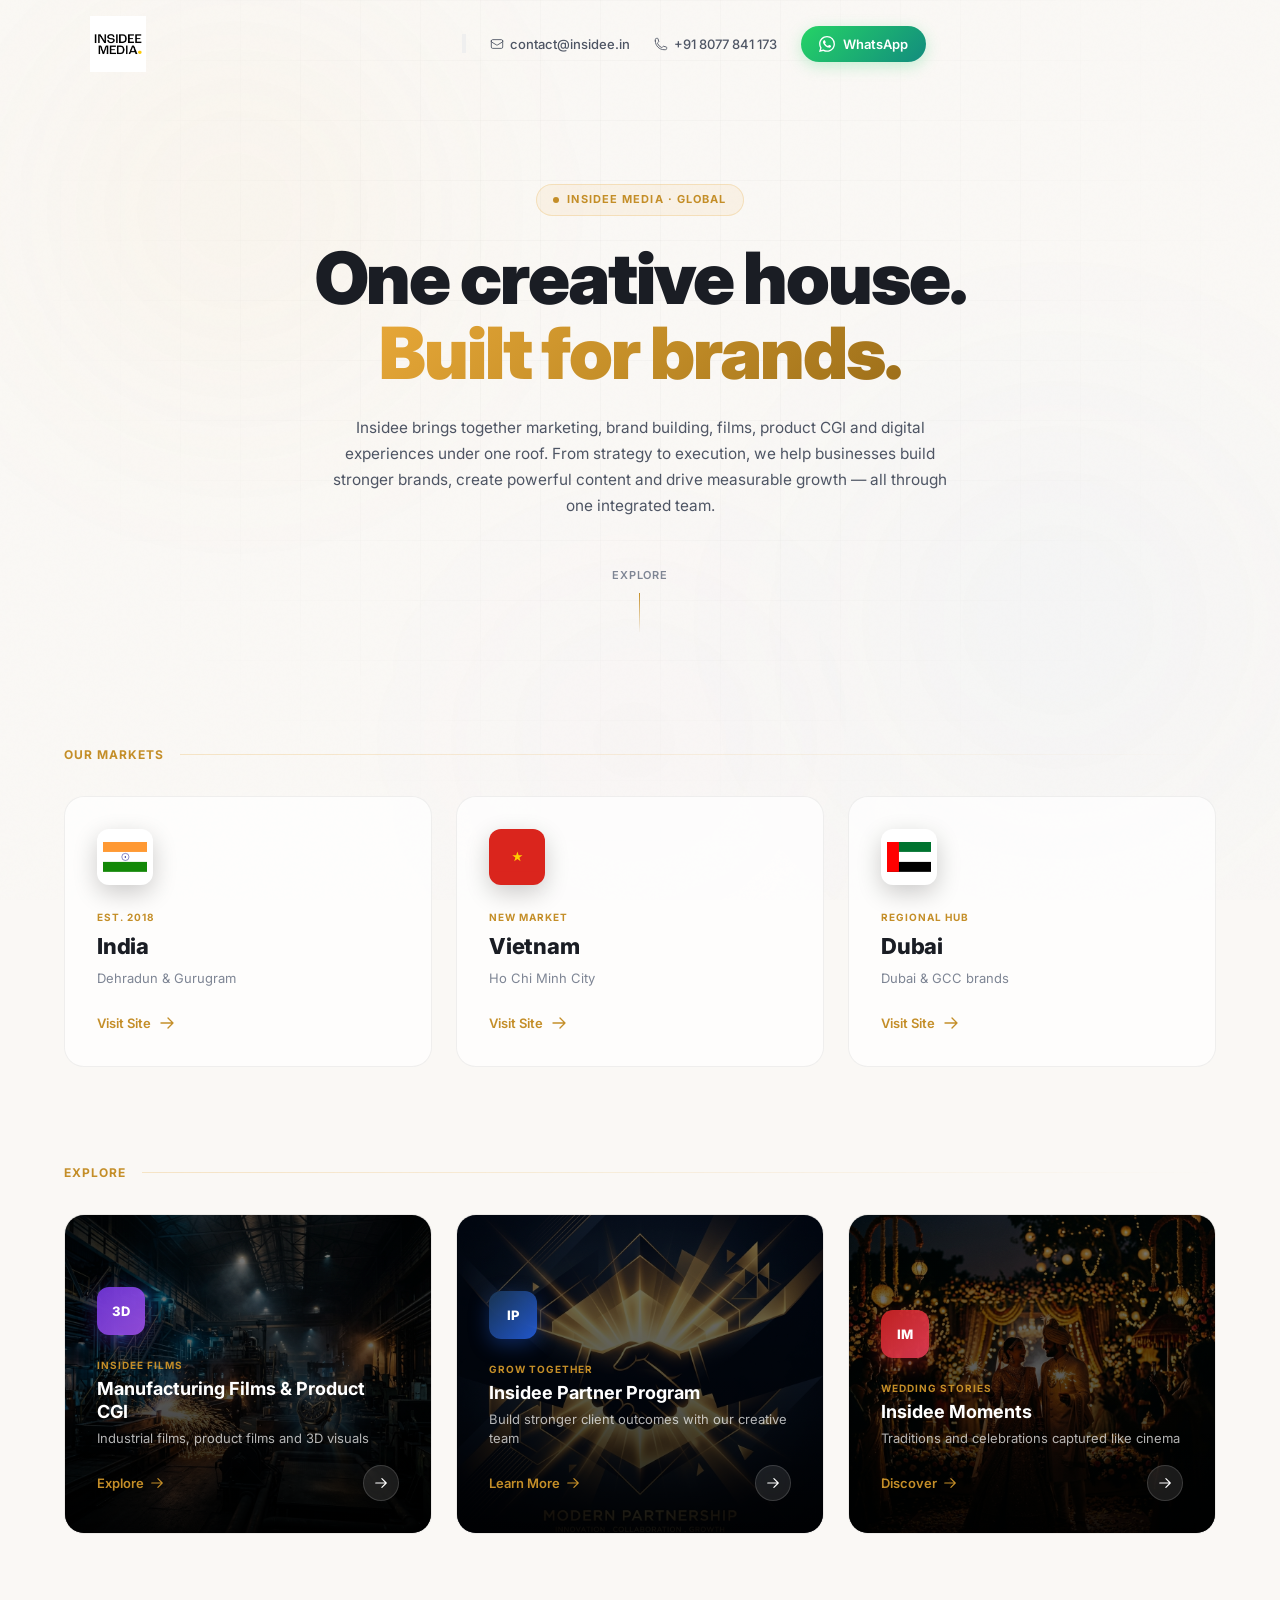
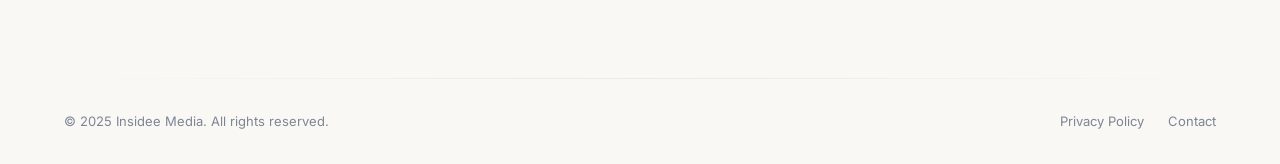
==== commit 99d9ea02: "Enhance logo implementation across multiple pages - Updated the logo in index.html, india/index.html" ====
--- a/index.html
+++ b/index.html
@@ -263,6 +263,12 @@
             text-decoration: none;
         }
 
+        .logo-image {
+            width: 108px;
+            height: 56px;
+            object-fit: contain;
+        }
+
         .logo-dot {
             color: var(--gold);
         }
@@ -1139,7 +1145,12 @@
     <!-- Navbar -->
     <nav class="navbar" id="navbar" role="navigation" aria-label="Main navigation">
         <div class="navbar-inner">
-            <a href="/" class="logo" id="logo-link">INSIDEE<span class="logo-dot">.</span></a>
+            <a href="/" class="logo" id="logo-link" aria-label="Insidee Media home">
+                <picture>
+                    <source media="(max-width: 480px)" srcset="img/140X140.png">
+                    <img class="logo-image" src="img/200X200.png" alt="Insidee Media">
+                </picture>
+            </a>
 
             <button class="nav-toggle" id="nav-toggle" aria-label="Open menu" aria-expanded="false">
                 <svg xmlns="http://www.w3.org/2000/svg" fill="none" viewBox="0 0 24 24" stroke-width="2" stroke="currentColor">
